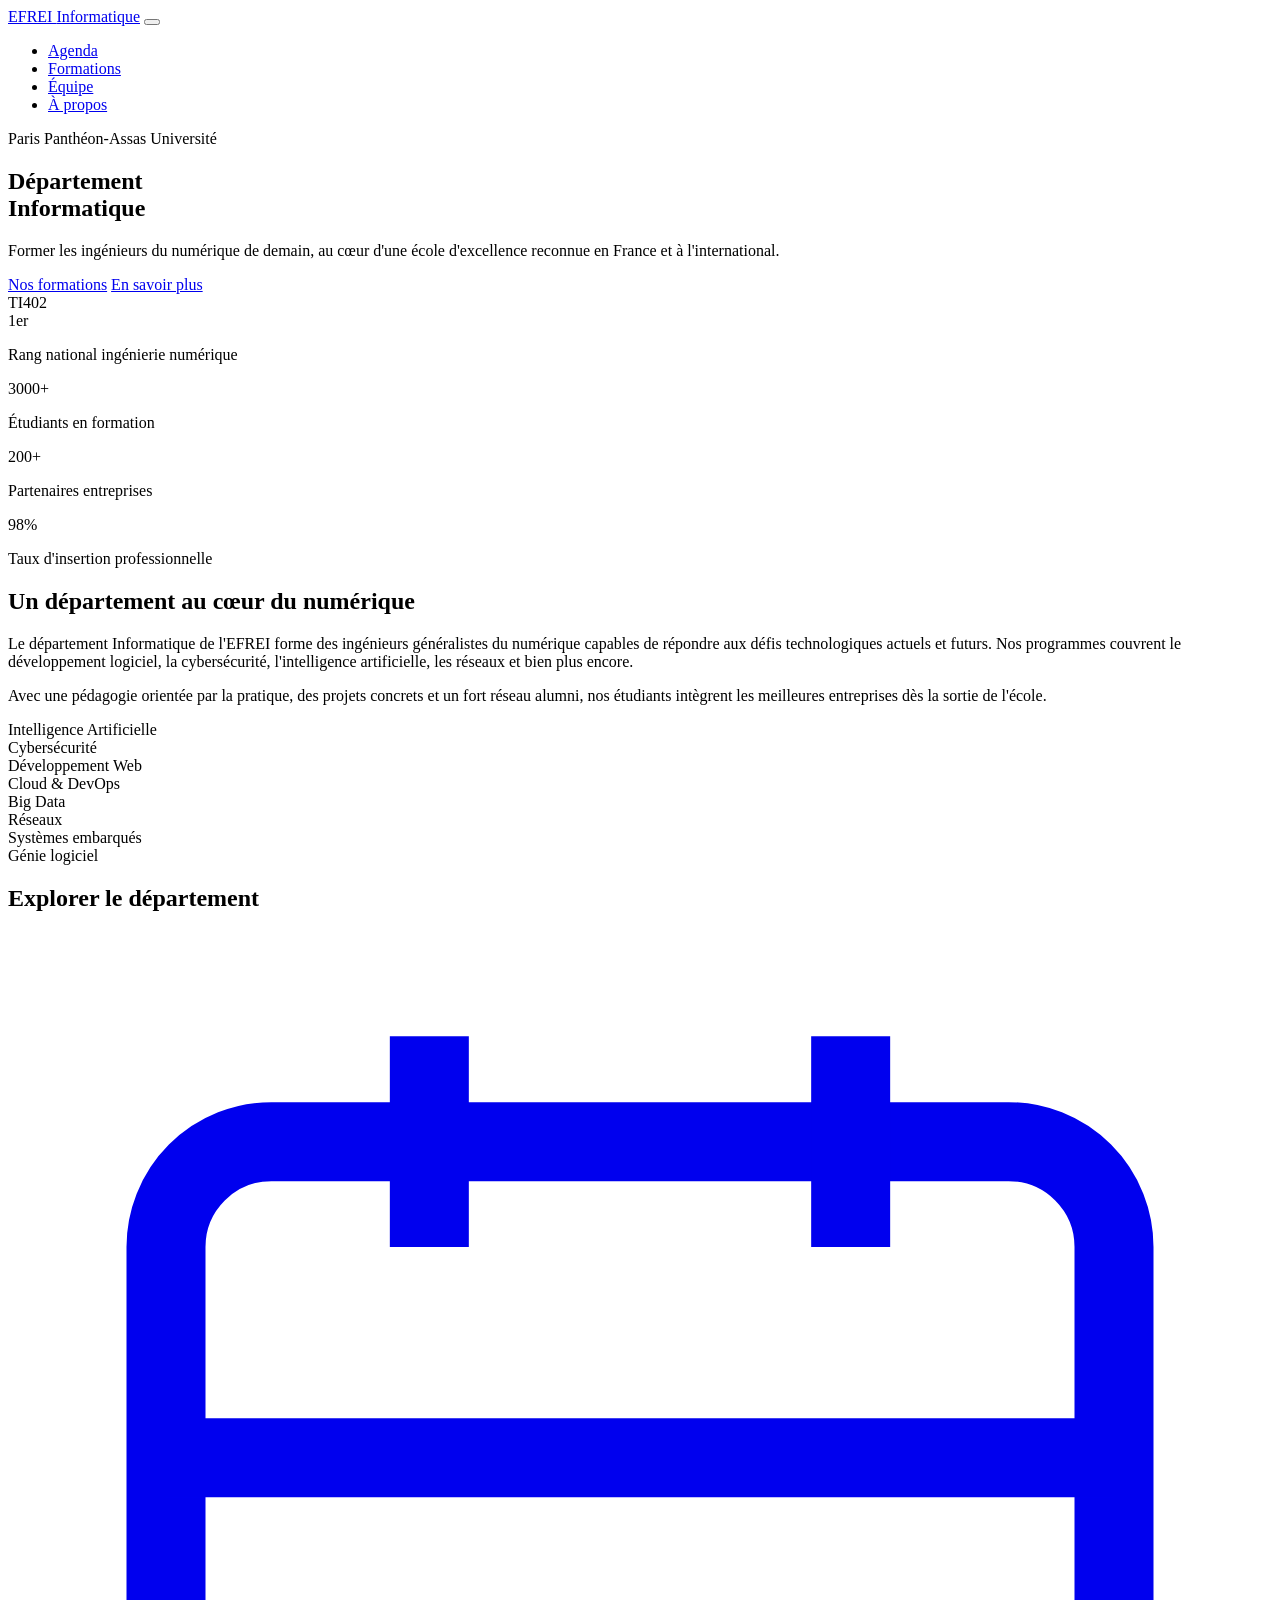
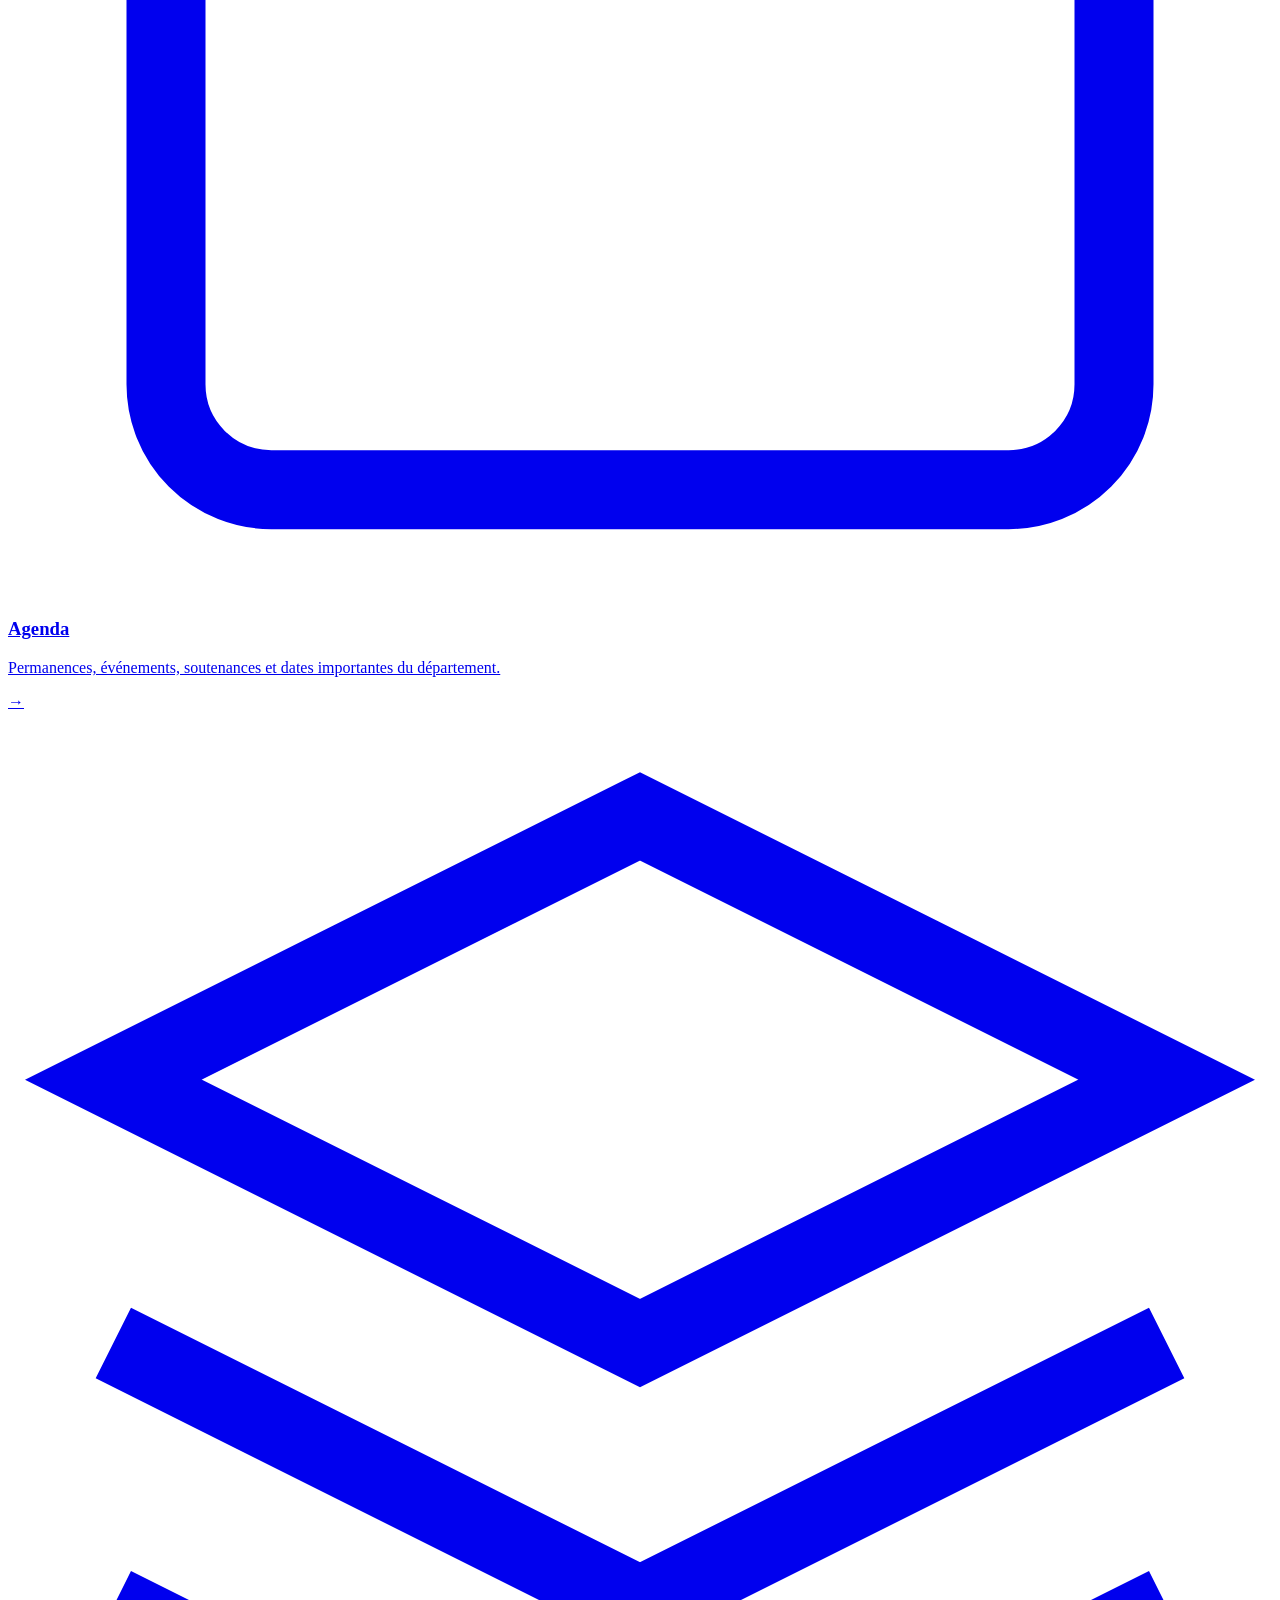
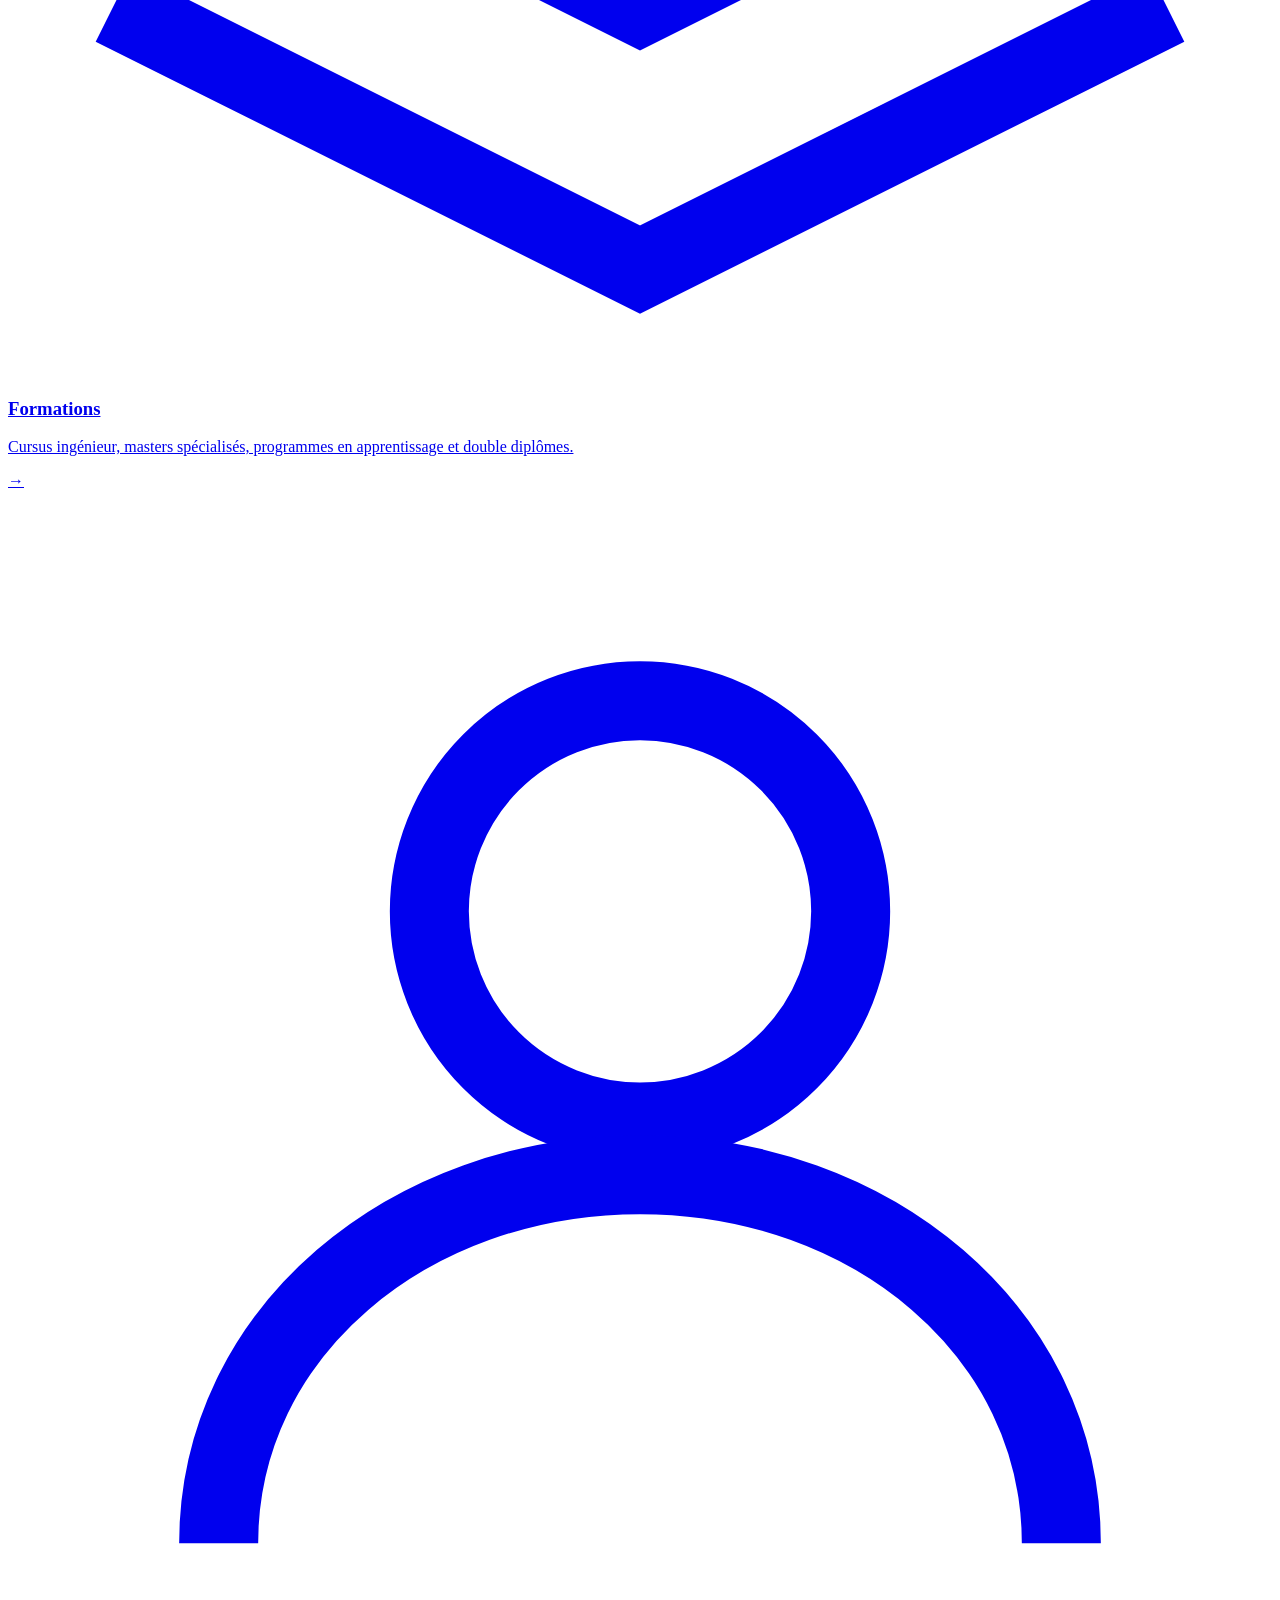
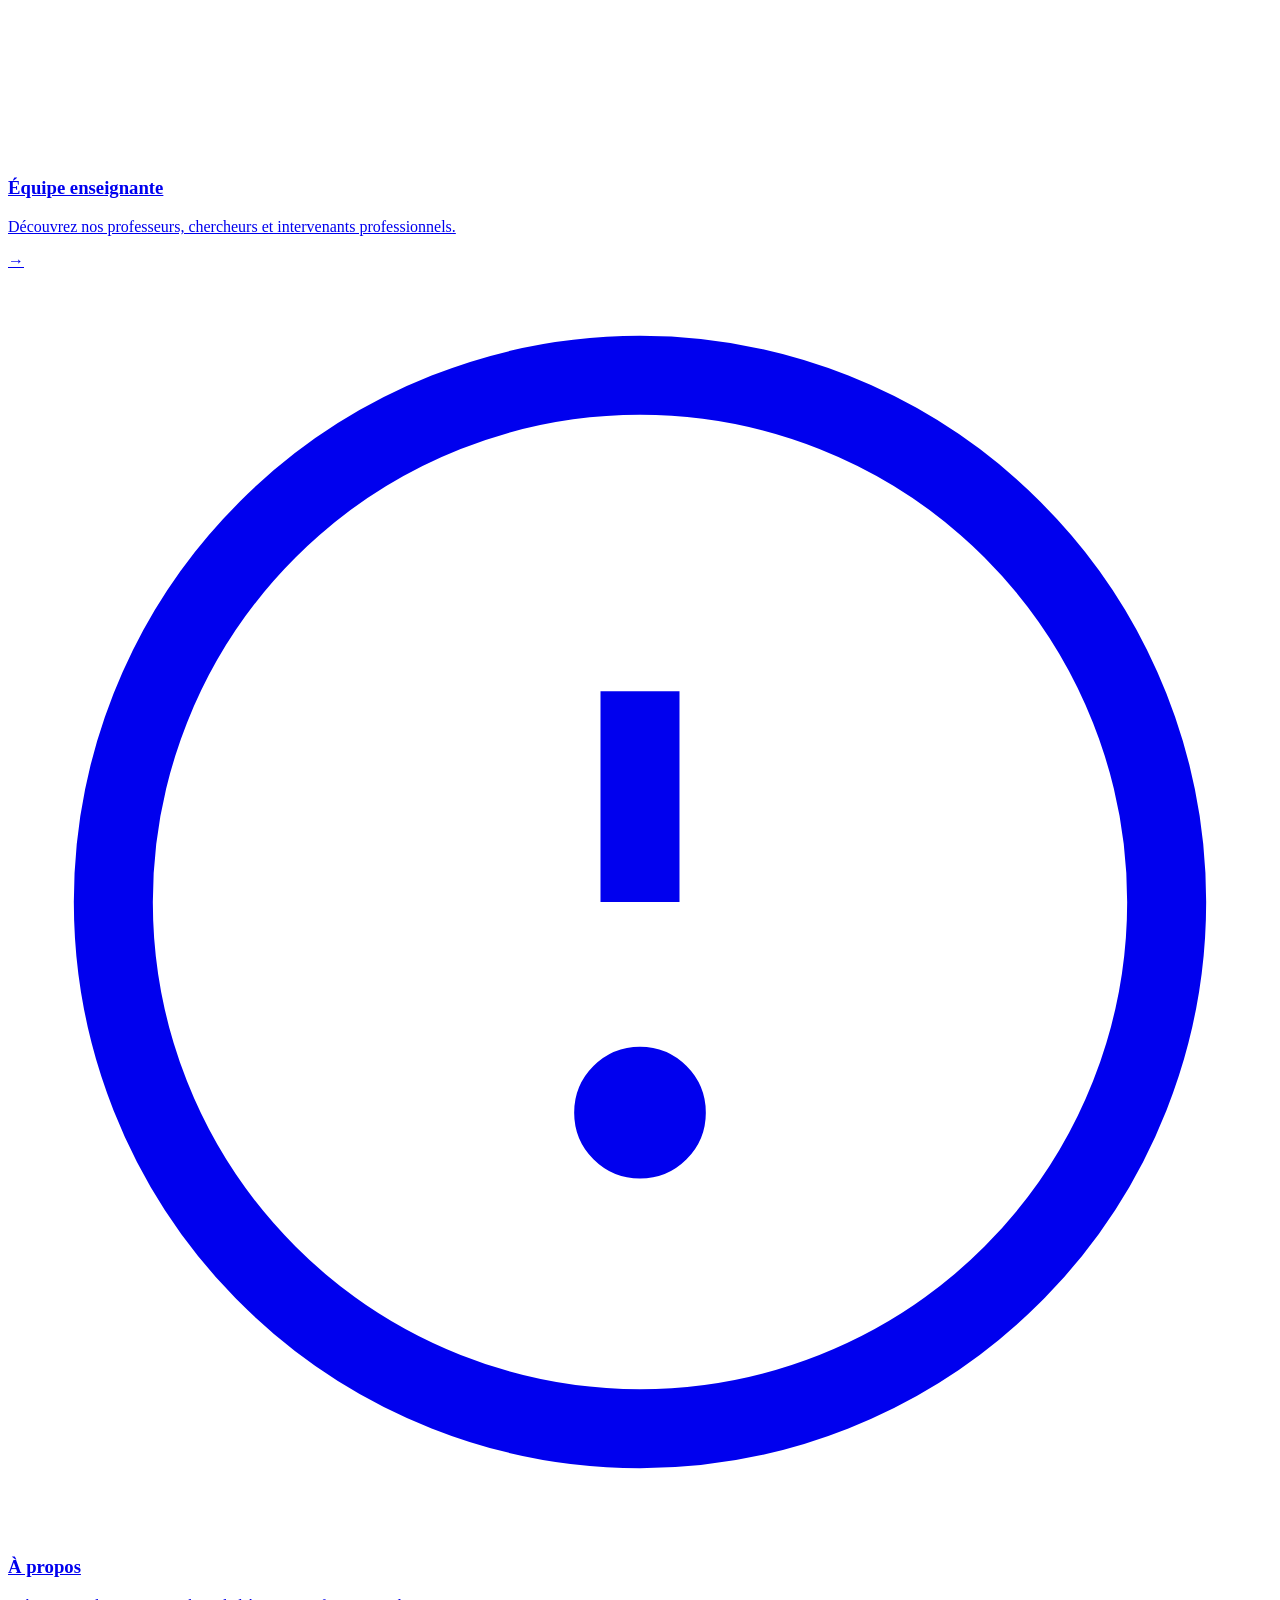
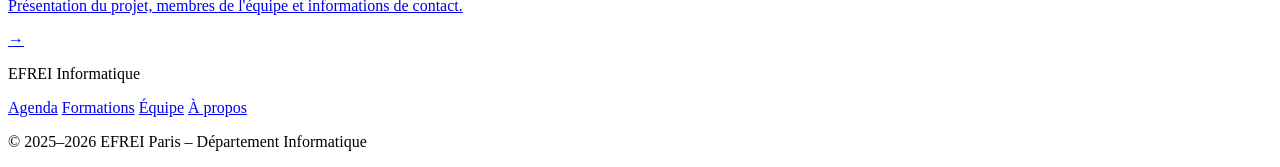
==== index.html @ 6ff8956a "ajout pages" ====
<!DOCTYPE html>
<html lang="fr">
<head>
    <meta charset="UTF-8">
    <meta name="viewport" content="width=device-width, initial-scale=1.0">
    <title>Département Informatique – EFREI Paris</title>
    <link rel="stylesheet" href="css/style.css">
</head>
<body>

    <header>
        <div class="header-inner">
            <a href="index.html" class="logo">EFREI <span>Informatique</span></a>
            <button class="menu-toggle" id="menuToggle" aria-label="Menu">
                <span></span><span></span><span></span>
            </button>
            <nav id="mainNav">
                <ul>
                    <li><a href="html/agenda.html">Agenda</a></li>
                    <li><a href="html/formations.html">Formations</a></li>
                    <li><a href="html/equipe.html">Équipe</a></li>
                    <li><a href="html/apropos.html">À propos</a></li>
                </ul>
            </nav>
        </div>
    </header>

    <section class="hero">
        <div class="hero-bg">
            <div class="hero-grid"></div>
        </div>
        <div class="hero-content">
            <p class="hero-eyebrow">Paris Panthéon-Assas Université</p>
            <h1>Département<br><span>Informatique</span></h1>
            <p class="hero-desc">Former les ingénieurs du numérique de demain, au cœur d'une école d'excellence reconnue en France et à l'international.</p>
            <div class="hero-cta">
                <a href="html/formations.html" class="btn btn-primary">Nos formations</a>
                <a href="html/apropos.html" class="btn btn-ghost">En savoir plus</a>
            </div>
        </div>
        <div class="hero-badge">
            <span>TI402</span>
        </div>
    </section>

    <section class="stats">
        <div class="stats-inner">
            <div class="stat">
                <span class="stat-num">1</span><span class="stat-suffix">er</span>
                <p>Rang national ingénierie numérique</p>
            </div>
            <div class="stat">
                <span class="stat-num">3000</span><span class="stat-suffix">+</span>
                <p>Étudiants en formation</p>
            </div>
            <div class="stat">
                <span class="stat-num">200</span><span class="stat-suffix">+</span>
                <p>Partenaires entreprises</p>
            </div>
            <div class="stat">
                <span class="stat-num">98</span><span class="stat-suffix">%</span>
                <p>Taux d'insertion professionnelle</p>
            </div>
        </div>
    </section>

    <section class="about-dept">
        <div class="about-inner">
            <div class="about-text">
                <h2>Un département au cœur du numérique</h2>
                <p>Le département Informatique de l'EFREI forme des ingénieurs généralistes du numérique capables de répondre aux défis technologiques actuels et futurs. Nos programmes couvrent le développement logiciel, la cybersécurité, l'intelligence artificielle, les réseaux et bien plus encore.</p>
                <p>Avec une pédagogie orientée par la pratique, des projets concrets et un fort réseau alumni, nos étudiants intègrent les meilleures entreprises dès la sortie de l'école.</p>
            </div>
            <div class="about-visual">
                <div class="visual-card">
                    <div class="vc-tag">Intelligence Artificielle</div>
                    <div class="vc-tag">Cybersécurité</div>
                    <div class="vc-tag">Développement Web</div>
                    <div class="vc-tag">Cloud & DevOps</div>
                    <div class="vc-tag">Big Data</div>
                    <div class="vc-tag">Réseaux</div>
                    <div class="vc-tag">Systèmes embarqués</div>
                    <div class="vc-tag">Génie logiciel</div>
                </div>
            </div>
        </div>
    </section>

    <section class="nav-cards">
        <div class="nav-cards-inner">
            <h2>Explorer le département</h2>
            <div class="cards-grid">

                <a href="html/agenda.html" class="card card--agenda">
                    <div class="card-icon">
                        <svg viewBox="0 0 24 24" fill="none" stroke="currentColor" stroke-width="1.5">
                            <rect x="3" y="4" width="18" height="18" rx="2"/><line x1="16" y1="2" x2="16" y2="6"/><line x1="8" y1="2" x2="8" y2="6"/><line x1="3" y1="10" x2="21" y2="10"/>
                        </svg>
                    </div>
                    <div class="card-body">
                        <h3>Agenda</h3>
                        <p>Permanences, événements, soutenances et dates importantes du département.</p>
                    </div>
                    <div class="card-arrow">→</div>
                </a>

                <a href="html/formations.html" class="card card--formations">
                    <div class="card-icon">
                        <svg viewBox="0 0 24 24" fill="none" stroke="currentColor" stroke-width="1.5">
                            <path d="M12 2L2 7l10 5 10-5-10-5z"/><path d="M2 17l10 5 10-5"/><path d="M2 12l10 5 10-5"/>
                        </svg>
                    </div>
                    <div class="card-body">
                        <h3>Formations</h3>
                        <p>Cursus ingénieur, masters spécialisés, programmes en apprentissage et double diplômes.</p>
                    </div>
                    <div class="card-arrow">→</div>
                </a>

                <a href="html/equipe.html" class="card card--equipe">
                    <div class="card-icon">
                        <svg viewBox="0 0 24 24" fill="none" stroke="currentColor" stroke-width="1.5">
                            <circle cx="12" cy="8" r="4"/><path d="M4 20c0-4 3.6-7 8-7s8 3 8 7"/>
                        </svg>
                    </div>
                    <div class="card-body">
                        <h3>Équipe enseignante</h3>
                        <p>Découvrez nos professeurs, chercheurs et intervenants professionnels.</p>
                    </div>
                    <div class="card-arrow">→</div>
                </a>

                <a href="html/apropos.html" class="card card--apropos">
                    <div class="card-icon">
                        <svg viewBox="0 0 24 24" fill="none" stroke="currentColor" stroke-width="1.5">
                            <circle cx="12" cy="12" r="10"/><line x1="12" y1="8" x2="12" y2="12"/><circle cx="12" cy="16" r="0.5" fill="currentColor"/>
                        </svg>
                    </div>
                    <div class="card-body">
                        <h3>À propos</h3>
                        <p>Présentation du projet, membres de l'équipe et informations de contact.</p>
                    </div>
                    <div class="card-arrow">→</div>
                </a>

            </div>
        </div>
    </section>


    <footer>
        <div class="footer-inner">
            <p class="footer-logo">EFREI <span>Informatique</span></p>
            <nav class="footer-nav">
                <a href="html/agenda.html">Agenda</a>
                <a href="html/formations.html">Formations</a>
                <a href="html/equipe.html">Équipe</a>
                <a href="html/apropos.html">À propos</a>
            </nav>
            <p class="footer-copy">© 2025–2026 EFREI Paris – Département Informatique</p>
        </div>
    </footer>

    <script src="js/main.js"></script>
</body>
</html>
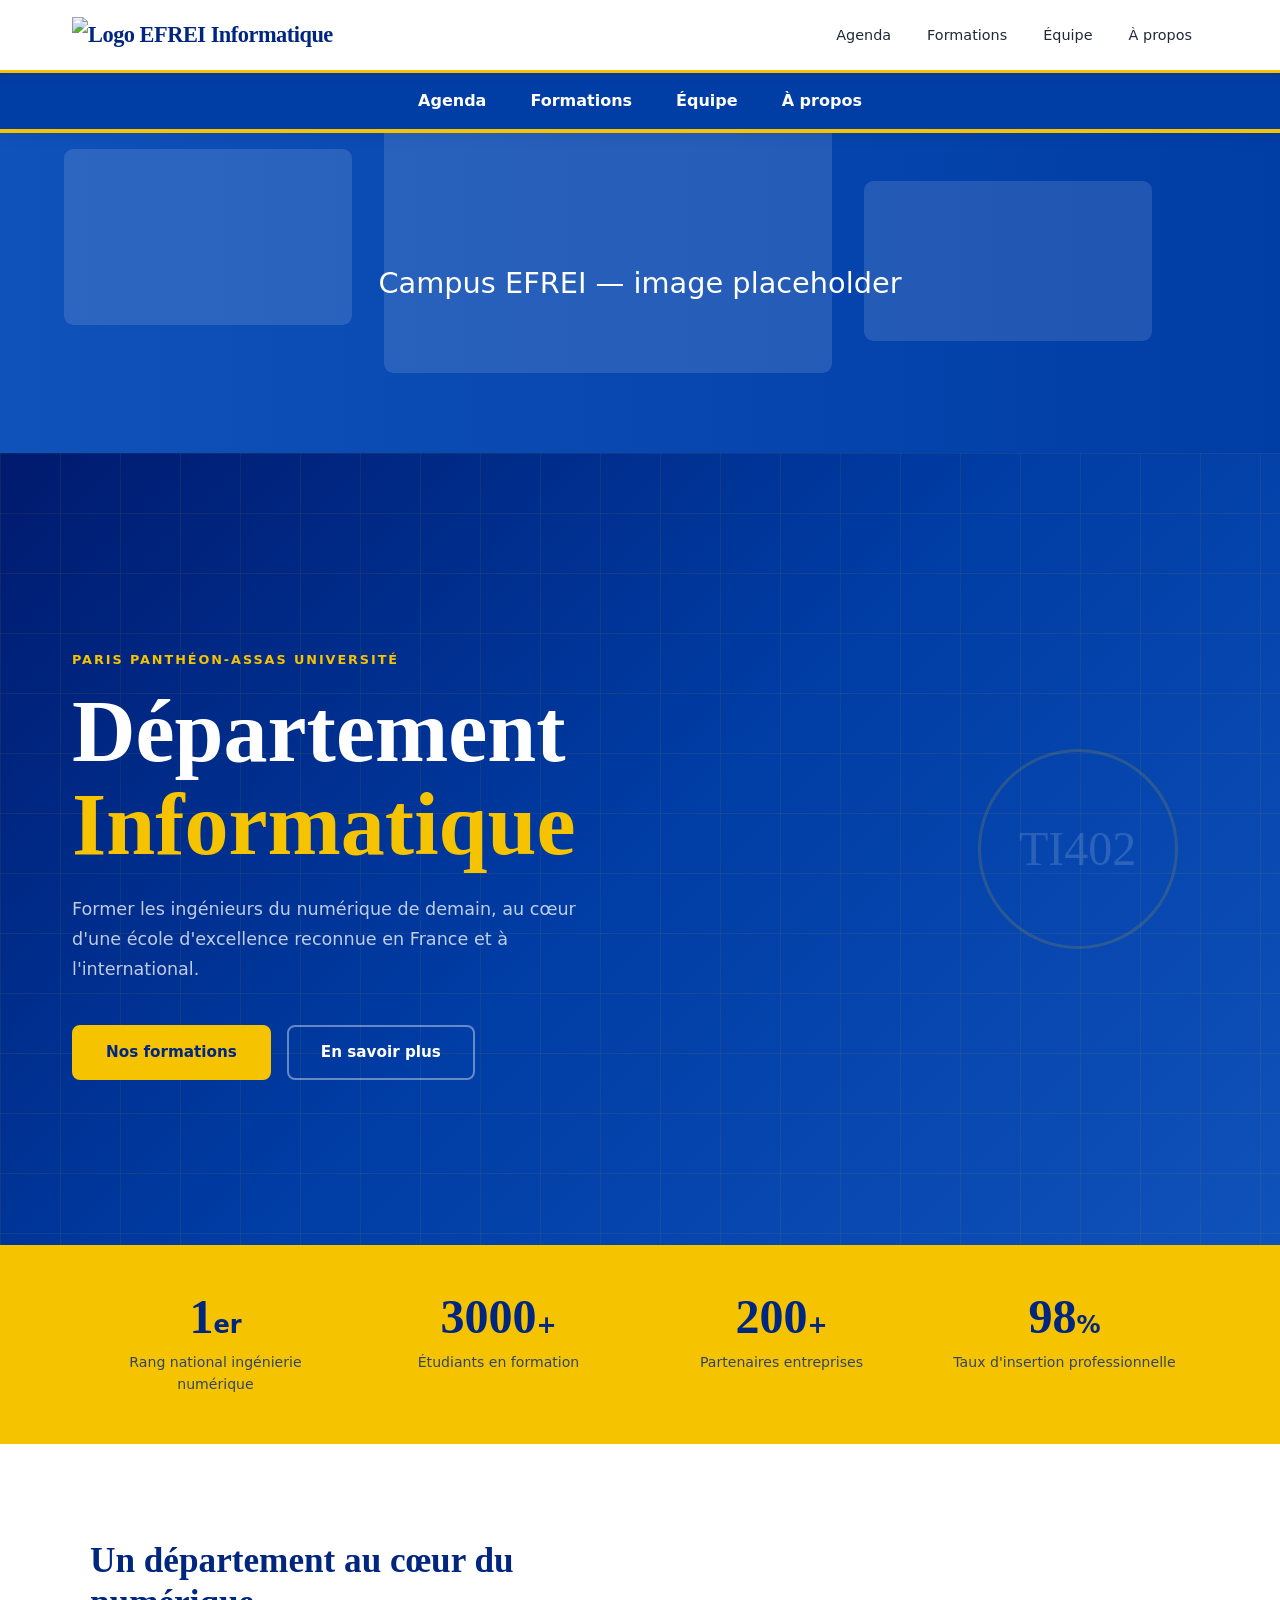
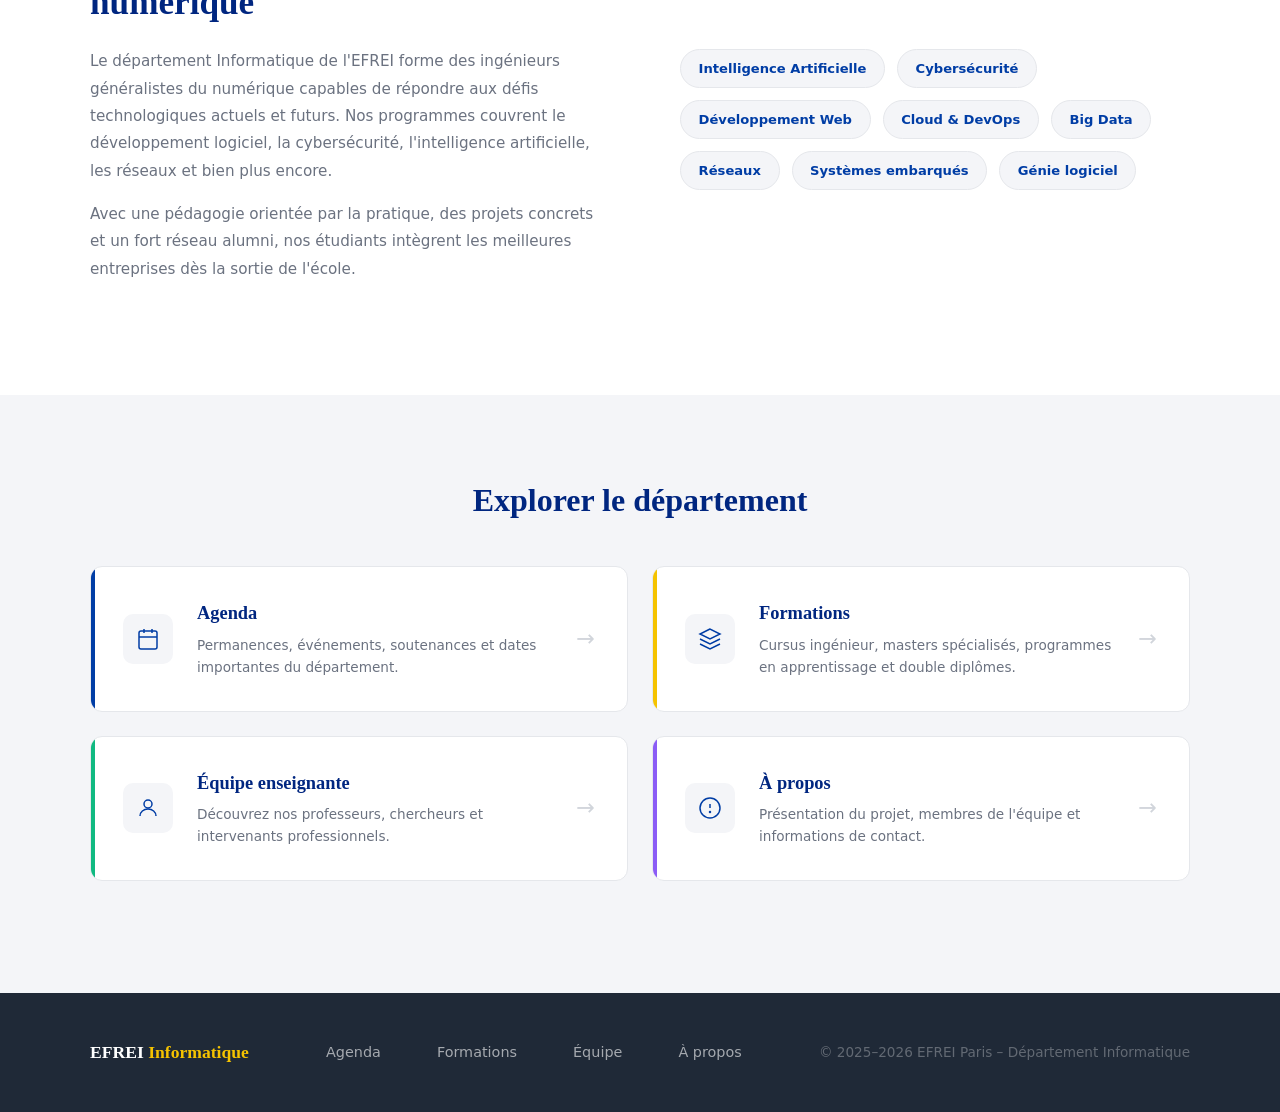
==== commit d410edfe: "V2" ====
--- a/index.html
+++ b/index.html
@@ -4,13 +4,15 @@
     <meta charset="UTF-8">
     <meta name="viewport" content="width=device-width, initial-scale=1.0">
     <title>Département Informatique – EFREI Paris</title>
-    <link rel="stylesheet" href="css/style.css">
+    <link rel="stylesheet" href="style.css">
 </head>
 <body>
 
     <header>
         <div class="header-inner">
-            <a href="index.html" class="logo">EFREI <span>Informatique</span></a>
+            <a href="index.html" class="logo" aria-label="Accueil">
+                <img src="img/logo.svg" alt="Logo EFREI Informatique" class="site-logo">
+            </a>
             <button class="menu-toggle" id="menuToggle" aria-label="Menu">
                 <span></span><span></span><span></span>
             </button>
@@ -24,6 +26,20 @@
             </nav>
         </div>
     </header>
+
+    <div class="subnav" role="navigation" aria-label="Sous pages">
+        <div class="subnav-inner">
+            <a href="html/agenda.html">Agenda</a>
+            <a href="html/formations.html">Formations</a>
+            <a href="html/equipe.html">Équipe</a>
+            <a href="html/apropos.html">À propos</a>
+        </div>
+    </div>
+
+    <!-- Bannière photo campus (placeholder) -->
+    <div class="campus-banner" aria-hidden="false">
+        <img src="img/campus-placeholder.svg" alt="Photo du campus EFREI (placeholder)" />
+    </div>
 
     <section class="hero">
         <div class="hero-bg">
@@ -161,6 +177,6 @@
         </div>
     </footer>
 
-    <script src="js/main.js"></script>
+    <script src="main.js"></script>
 </body>
 </html>
--- a/style.css
+++ b/style.css
@@ -0,0 +1,503 @@
+*, *::before, *::after { box-sizing: border-box; margin: 0; padding: 0; }
+
+:root {
+    --blue:      #003DA5;
+    --blue-dark: #002680;
+    --blue-mid:  #1a56db;
+    --yellow:    #F5C300;
+    --white:     #ffffff;
+    --off-white: #f4f5f8;
+    --gray:      #6b7280;
+    --gray-dark: #1f2937;
+    --text:      #111827;
+    --radius:    12px;
+    --shadow:    0 4px 24px rgba(0,0,0,.10);
+    --trans:     .25s ease;
+    --font-head: 'Georgia', serif;
+    --font-body: 'Segoe UI', system-ui, sans-serif;
+}
+
+html { scroll-behavior: smooth; }
+
+body {
+    font-family: var(--font-body);
+    color: var(--text);
+    background: var(--white);
+    line-height: 1.6;
+}
+
+a { text-decoration: none; color: inherit; }
+ul { list-style: none; }
+img { display: block; max-width: 100%; }
+
+header {
+    position: sticky;
+    top: 0;
+    z-index: 100;
+    background: rgba(255,255,255,.95);
+    backdrop-filter: blur(8px);
+    border-bottom: 3px solid var(--yellow);
+    box-shadow: 0 2px 12px rgba(0,0,0,.08);
+}
+
+/* Barre horizontale sous l'en-tête (sous-pages) */
+.subnav {
+    background: var(--blue);
+    color: var(--white);
+    border-bottom: 4px solid var(--yellow);
+}
+.subnav-inner {
+    max-width: 1200px;
+    margin: 0 auto;
+    padding: .45rem 2rem;
+    display: flex;
+    gap: 1.25rem;
+    align-items: center;
+    justify-content: center;
+}
+.subnav-inner a {
+    color: var(--white);
+    font-weight: 600;
+    padding: .5rem 0.75rem;
+    border-radius: 6px;
+    transition: background var(--trans), color var(--trans);
+}
+.subnav-inner a:hover, .subnav-inner a.active {
+    background: rgba(255,255,255,.08);
+    color: var(--yellow);
+}
+
+.header-inner {
+    max-width: 1200px;
+    margin: 0 auto;
+    padding: 0 2rem;
+    height: 70px;
+    display: flex;
+    align-items: center;
+    justify-content: space-between;
+    gap: 2rem;
+}
+
+.logo {
+    font-family: var(--font-head);
+    font-size: 1.4rem;
+    font-weight: 700;
+    color: var(--blue-dark);
+    letter-spacing: -.5px;
+}
+.logo span { color: var(--yellow); }
+
+.site-logo { height: 36px; width: auto; display: block; }
+
+/* accessible focus ring for links and buttons */
+a:focus, button:focus {
+    outline: 3px solid rgba(21,101,192,.2);
+    outline-offset: 2px;
+}
+
+.menu-toggle[aria-expanded="true"] span:nth-child(1) { transform: translateY(6px) rotate(45deg); }
+.menu-toggle[aria-expanded="true"] span:nth-child(2) { opacity: 0; }
+.menu-toggle[aria-expanded="true"] span:nth-child(3) { transform: translateY(-6px) rotate(-45deg); }
+
+/* Make subnav sticky below header (Option B) */
+.subnav {
+    position: sticky;
+    top: 70px; /* header height */
+    z-index: 99;
+    box-shadow: 0 4px 14px rgba(0,0,0,.06);
+}
+
+/* Campus banner between nav and hero */
+.campus-banner {
+    width: 100%;
+    display: block;
+    overflow: hidden;
+}
+.campus-banner img {
+    width: 100%;
+    height: 320px;
+    object-fit: cover;
+    display: block;
+}
+
+@media (max-width: 900px) {
+    .campus-banner img { height: 180px; }
+}
+
+nav ul {
+    display: flex;
+    gap: .25rem;
+}
+
+nav a {
+    padding: .5rem 1rem;
+    border-radius: 6px;
+    font-size: .9rem;
+    font-weight: 500;
+    color: var(--gray-dark);
+    transition: background var(--trans), color var(--trans);
+}
+nav a:hover, nav a.active {
+    background: var(--blue);
+    color: var(--white);
+}
+
+.menu-toggle {
+    display: none;
+    flex-direction: column;
+    gap: 5px;
+    background: none;
+    border: none;
+    cursor: pointer;
+    padding: 4px;
+}
+.menu-toggle span {
+    display: block;
+    width: 24px;
+    height: 2px;
+    background: var(--blue-dark);
+    border-radius: 2px;
+    transition: var(--trans);
+}
+
+/* --- HERO --- */
+.hero {
+    position: relative;
+    min-height: 88vh;
+    display: flex;
+    align-items: center;
+    background: var(--blue-dark);
+    overflow: hidden;
+    padding: 6rem 2rem 4rem;
+}
+
+.hero-bg {
+    position: absolute;
+    inset: 0;
+    background: linear-gradient(135deg, #001a6e 0%, #003DA5 50%, #0f52ba 100%);
+}
+
+.hero-grid {
+    position: absolute;
+    inset: 0;
+    background-image:
+        linear-gradient(rgba(245,195,0,.07) 1px, transparent 1px),
+        linear-gradient(90deg, rgba(245,195,0,.07) 1px, transparent 1px);
+    background-size: 60px 60px;
+}
+
+.hero-content {
+    position: relative;
+    z-index: 2;
+    max-width: 700px;
+    margin: 0 auto 0 calc(50vw - 600px);
+    animation: fadeUp .8s ease both;
+}
+
+.hero-eyebrow {
+    text-transform: uppercase;
+    letter-spacing: .15em;
+    font-size: .8rem;
+    color: var(--yellow);
+    margin-bottom: 1rem;
+    font-weight: 600;
+}
+
+.hero h1 {
+    font-family: var(--font-head);
+    font-size: clamp(2.8rem, 7vw, 5.5rem);
+    line-height: 1.05;
+    color: var(--white);
+    margin-bottom: 1.5rem;
+}
+.hero h1 span { color: var(--yellow); }
+
+.hero-desc {
+    font-size: 1.1rem;
+    color: rgba(255,255,255,.75);
+    max-width: 520px;
+    margin-bottom: 2.5rem;
+    line-height: 1.7;
+}
+
+.hero-cta { display: flex; gap: 1rem; flex-wrap: wrap; }
+
+.btn {
+    display: inline-block;
+    padding: .85rem 2rem;
+    border-radius: 8px;
+    font-weight: 600;
+    font-size: .95rem;
+    transition: transform var(--trans), box-shadow var(--trans), background var(--trans);
+    cursor: pointer;
+    border: 2px solid transparent;
+}
+.btn:hover { transform: translateY(-2px); box-shadow: 0 8px 20px rgba(0,0,0,.2); }
+
+.btn-primary {
+    background: var(--yellow);
+    color: var(--blue-dark);
+    border-color: var(--yellow);
+}
+.btn-primary:hover { background: #f0b800; }
+
+.btn-ghost {
+    background: transparent;
+    color: var(--white);
+    border-color: rgba(255,255,255,.4);
+}
+.btn-ghost:hover { background: rgba(255,255,255,.1); border-color: var(--white); }
+
+.hero-badge {
+    position: absolute;
+    right: 8%;
+    top: 50%;
+    transform: translateY(-50%);
+    width: 200px;
+    height: 200px;
+    border-radius: 50%;
+    border: 3px solid var(--yellow);
+    display: flex;
+    align-items: center;
+    justify-content: center;
+    opacity: .15;
+    font-family: var(--font-head);
+    font-size: 3rem;
+    color: var(--white);
+    animation: spin 40s linear infinite;
+}
+
+@keyframes spin { to { transform: translateY(-50%) rotate(360deg); } }
+
+.stats {
+    background: var(--yellow);
+    padding: 3rem 2rem;
+}
+
+.stats-inner {
+    max-width: 1100px;
+    margin: 0 auto;
+    display: grid;
+    grid-template-columns: repeat(4, 1fr);
+    gap: 2rem;
+    text-align: center;
+}
+
+.stat-num {
+    font-family: var(--font-head);
+    font-size: 3rem;
+    font-weight: 700;
+    color: var(--blue-dark);
+    line-height: 1;
+}
+.stat-suffix {
+    font-size: 1.5rem;
+    font-weight: 700;
+    color: var(--blue-dark);
+}
+.stat p {
+    margin-top: .4rem;
+    font-size: .88rem;
+    color: var(--blue-dark);
+    font-weight: 500;
+    opacity: .8;
+}
+
+.about-dept {
+    padding: 6rem 2rem;
+    background: var(--white);
+}
+
+.about-inner {
+    max-width: 1100px;
+    margin: 0 auto;
+    display: grid;
+    grid-template-columns: 1fr 1fr;
+    gap: 5rem;
+    align-items: center;
+}
+
+.about-text h2 {
+    font-family: var(--font-head);
+    font-size: 2.2rem;
+    color: var(--blue-dark);
+    margin-bottom: 1.5rem;
+    line-height: 1.2;
+}
+.about-text p {
+    color: var(--gray);
+    margin-bottom: 1rem;
+    line-height: 1.8;
+    font-size: .95rem;
+}
+
+.visual-card {
+    display: flex;
+    flex-wrap: wrap;
+    gap: .75rem;
+}
+
+.vc-tag {
+    background: var(--off-white);
+    border: 1px solid #e5e7eb;
+    color: var(--blue);
+    font-size: .82rem;
+    font-weight: 600;
+    padding: .5rem 1.1rem;
+    border-radius: 100px;
+    transition: background var(--trans), color var(--trans);
+}
+.vc-tag:hover { background: var(--blue); color: var(--white); cursor: default; }
+
+
+.nav-cards {
+    padding: 5rem 2rem 7rem;
+    background: var(--off-white);
+}
+
+.nav-cards-inner {
+    max-width: 1100px;
+    margin: 0 auto;
+}
+
+.nav-cards-inner h2 {
+    font-family: var(--font-head);
+    font-size: 2rem;
+    color: var(--blue-dark);
+    margin-bottom: 2.5rem;
+    text-align: center;
+}
+
+.cards-grid {
+    display: grid;
+    grid-template-columns: repeat(2, 1fr);
+    gap: 1.5rem;
+}
+
+.card {
+    display: grid;
+    grid-template-columns: auto 1fr auto;
+    align-items: center;
+    gap: 1.5rem;
+    background: var(--white);
+    border: 1px solid #e5e7eb;
+    border-radius: var(--radius);
+    padding: 2rem;
+    transition: transform var(--trans), box-shadow var(--trans), border-color var(--trans);
+    position: relative;
+    overflow: hidden;
+}
+.card::before {
+    content: '';
+    position: absolute;
+    left: 0; top: 0; bottom: 0;
+    width: 4px;
+    background: var(--blue);
+    border-radius: 4px 0 0 4px;
+    transition: width var(--trans);
+}
+.card:hover { transform: translateY(-4px); box-shadow: var(--shadow); border-color: var(--blue-mid); }
+.card:hover::before { width: 6px; }
+
+.card--formations::before { background: var(--yellow); }
+.card--equipe::before { background: #10b981; }
+.card--apropos::before { background: #8b5cf6; }
+
+.card-icon {
+    width: 50px;
+    height: 50px;
+    background: var(--off-white);
+    border-radius: 10px;
+    display: flex;
+    align-items: center;
+    justify-content: center;
+    flex-shrink: 0;
+    color: var(--blue);
+    transition: background var(--trans);
+}
+.card-icon svg { width: 24px; height: 24px; }
+.card:hover .card-icon { background: var(--blue); color: var(--white); }
+
+.card-body h3 {
+    font-family: var(--font-head);
+    font-size: 1.15rem;
+    color: var(--blue-dark);
+    margin-bottom: .4rem;
+}
+.card-body p {
+    font-size: .85rem;
+    color: var(--gray);
+    line-height: 1.6;
+}
+
+.card-arrow {
+    font-size: 1.4rem;
+    color: #d1d5db;
+    transition: color var(--trans), transform var(--trans);
+}
+.card:hover .card-arrow { color: var(--blue); transform: translateX(4px); }
+
+footer {
+    background: var(--gray-dark);
+    padding: 2.5rem 2rem;
+    color: rgba(255,255,255,.6);
+    font-size: .85rem;
+}
+
+.footer-inner {
+    max-width: 1100px;
+    margin: 0 auto;
+    display: flex;
+    align-items: center;
+    justify-content: space-between;
+    flex-wrap: wrap;
+    gap: 1rem;
+}
+
+.footer-logo {
+    font-family: var(--font-head);
+    font-size: 1.1rem;
+    color: var(--white);
+    font-weight: 700;
+}
+.footer-logo span { color: var(--yellow); }
+
+.footer-nav { display: flex; gap: 1.5rem; }
+.footer-nav a { color: rgba(255,255,255,.6); transition: color var(--trans); }
+.footer-nav a:hover { color: var(--white); }
+
+.footer-copy { color: rgba(255,255,255,.3); }
+
+@keyframes fadeUp {
+    from { opacity: 0; transform: translateY(30px); }
+    to   { opacity: 1; transform: translateY(0); }
+}
+
+@media (max-width: 900px) {
+    .stats-inner { grid-template-columns: repeat(2, 1fr); }
+    .about-inner { grid-template-columns: 1fr; gap: 3rem; }
+    .cards-grid { grid-template-columns: 1fr; }
+    .hero-badge { display: none; }
+    .hero-content { margin: 0 auto; }
+}
+
+@media (max-width: 640px) {
+    .menu-toggle { display: flex; }
+    nav#mainNav {
+        display: none;
+        position: absolute;
+        top: 70px;
+        left: 0; right: 0;
+        background: var(--white);
+        border-bottom: 2px solid var(--yellow);
+        padding: 1rem 2rem 1.5rem;
+        box-shadow: 0 8px 20px rgba(0,0,0,.1);
+    }
+    nav#mainNav.open { display: block; }
+    nav ul { flex-direction: column; gap: .25rem; }
+    nav a { display: block; }
+    .stats-inner { grid-template-columns: repeat(2, 1fr); gap: 1.5rem; }
+    .footer-inner { flex-direction: column; text-align: center; }
+    .footer-nav { flex-wrap: wrap; justify-content: center; }
+    .hero { min-height: 70vh; }
+}
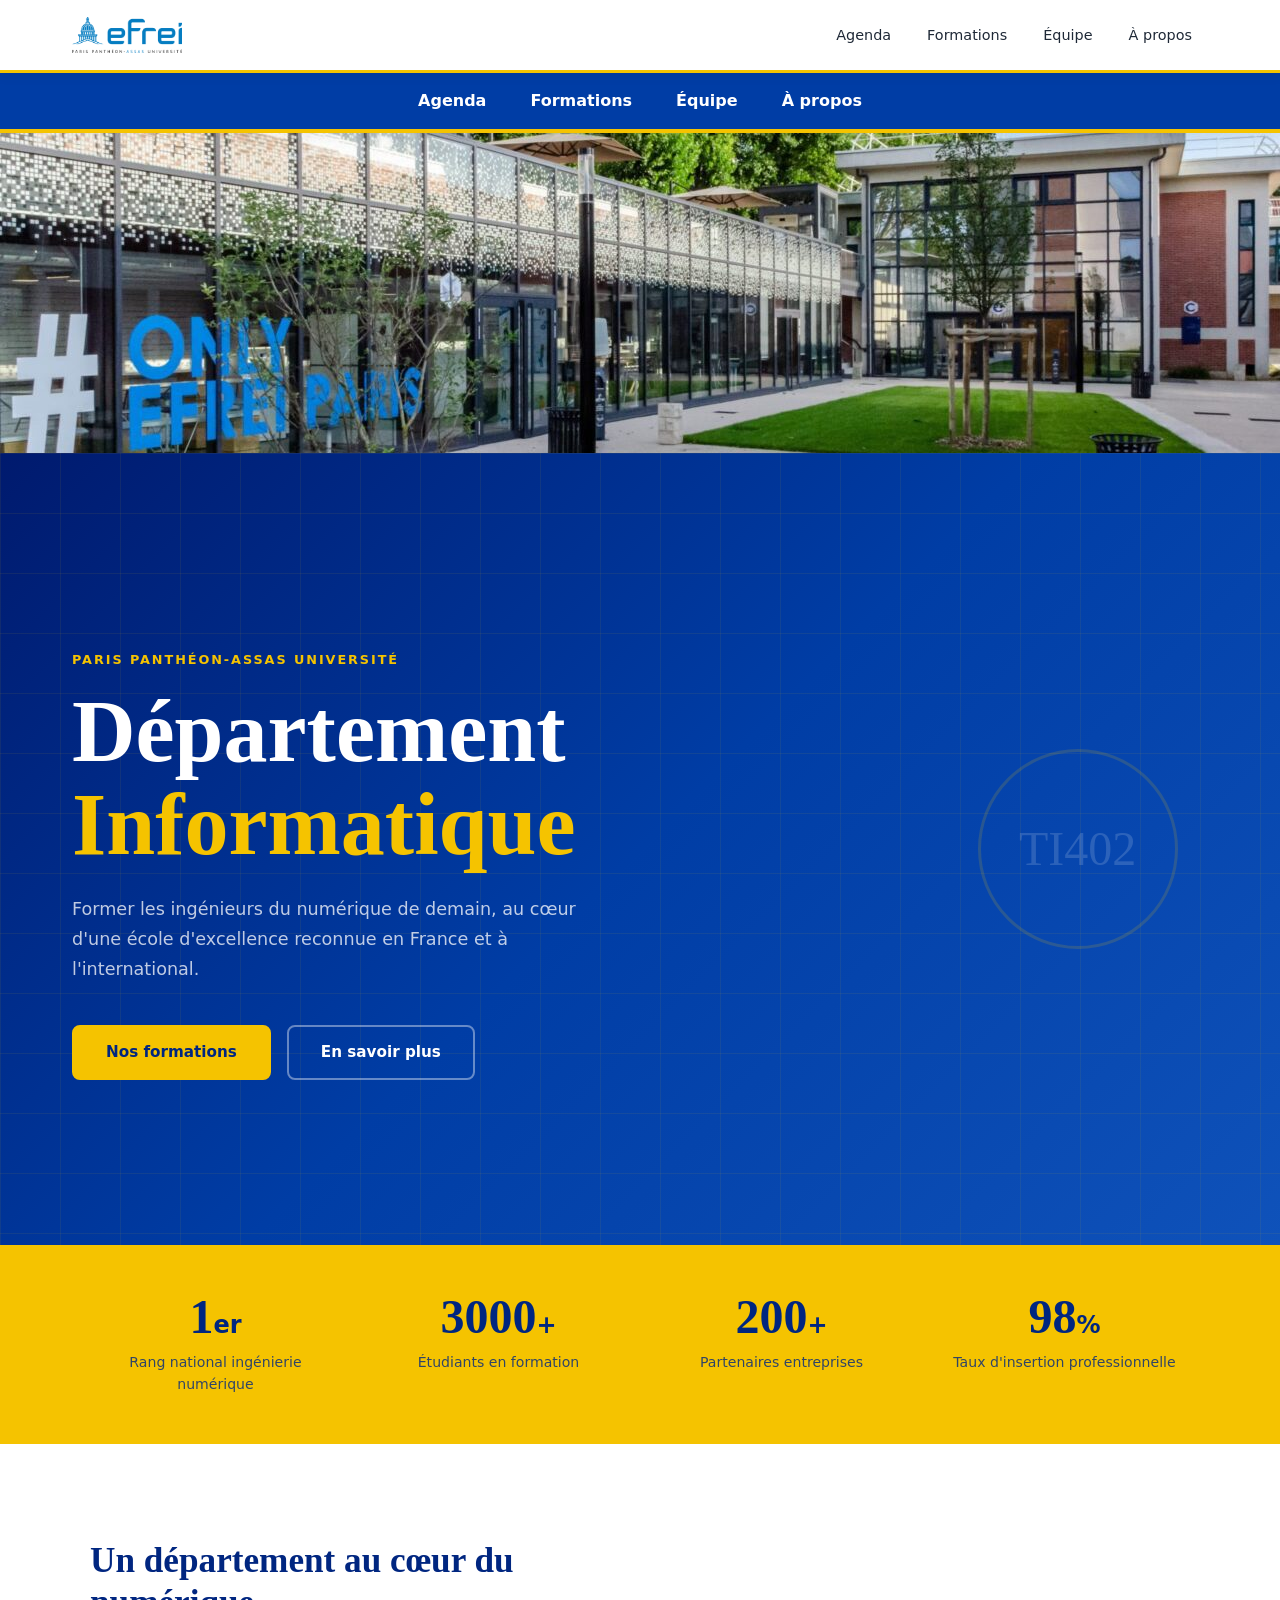
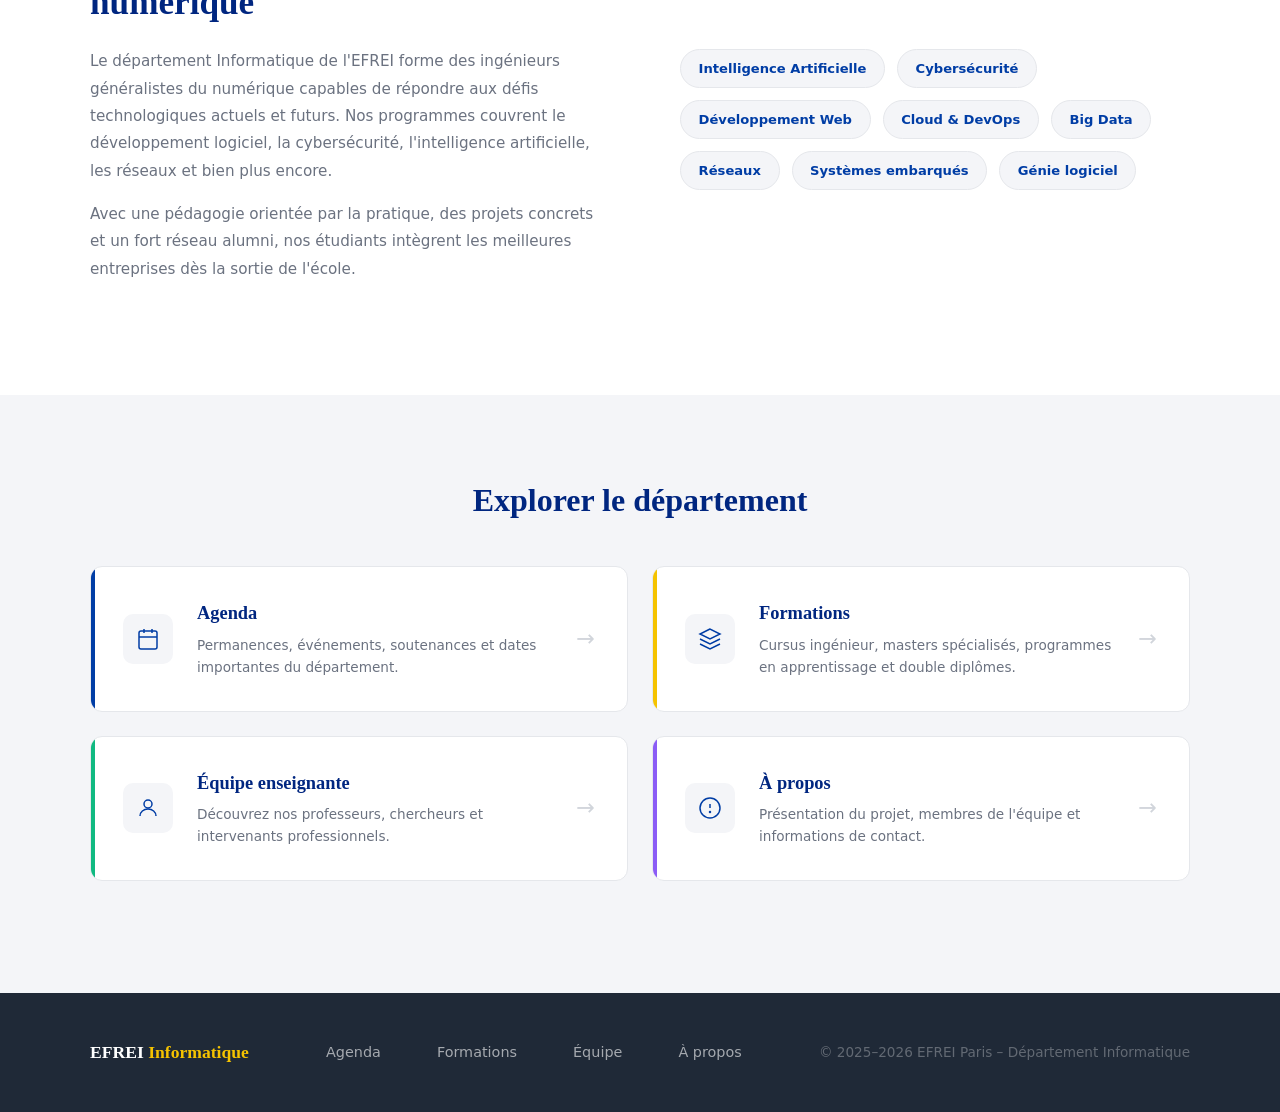
==== commit 77a96a92: "aaaaa" ====
--- a/index.html
+++ b/index.html
@@ -11,7 +11,7 @@
     <header>
         <div class="header-inner">
             <a href="index.html" class="logo" aria-label="Accueil">
-                <img src="img/logo.svg" alt="Logo EFREI Informatique" class="site-logo">
+                <img src="img/Logo_Efrei_2022.svg.png" alt="Logo EFREI 2022" class="site-logo">
             </a>
             <button class="menu-toggle" id="menuToggle" aria-label="Menu">
                 <span></span><span></span><span></span>
@@ -36,9 +36,9 @@
         </div>
     </div>
 
-    <!-- Bannière photo campus (placeholder) -->
+    <!-- Bannière image pour le header -->
     <div class="campus-banner" aria-hidden="false">
-        <img src="img/campus-placeholder.svg" alt="Photo du campus EFREI (placeholder)" />
+        <img src="img/ecole-ingenieur-generaliste-paris-efrei-scaled-1-1280x720.jpg" alt="École ingénieur généraliste EFREI" />
     </div>
 
     <section class="hero">
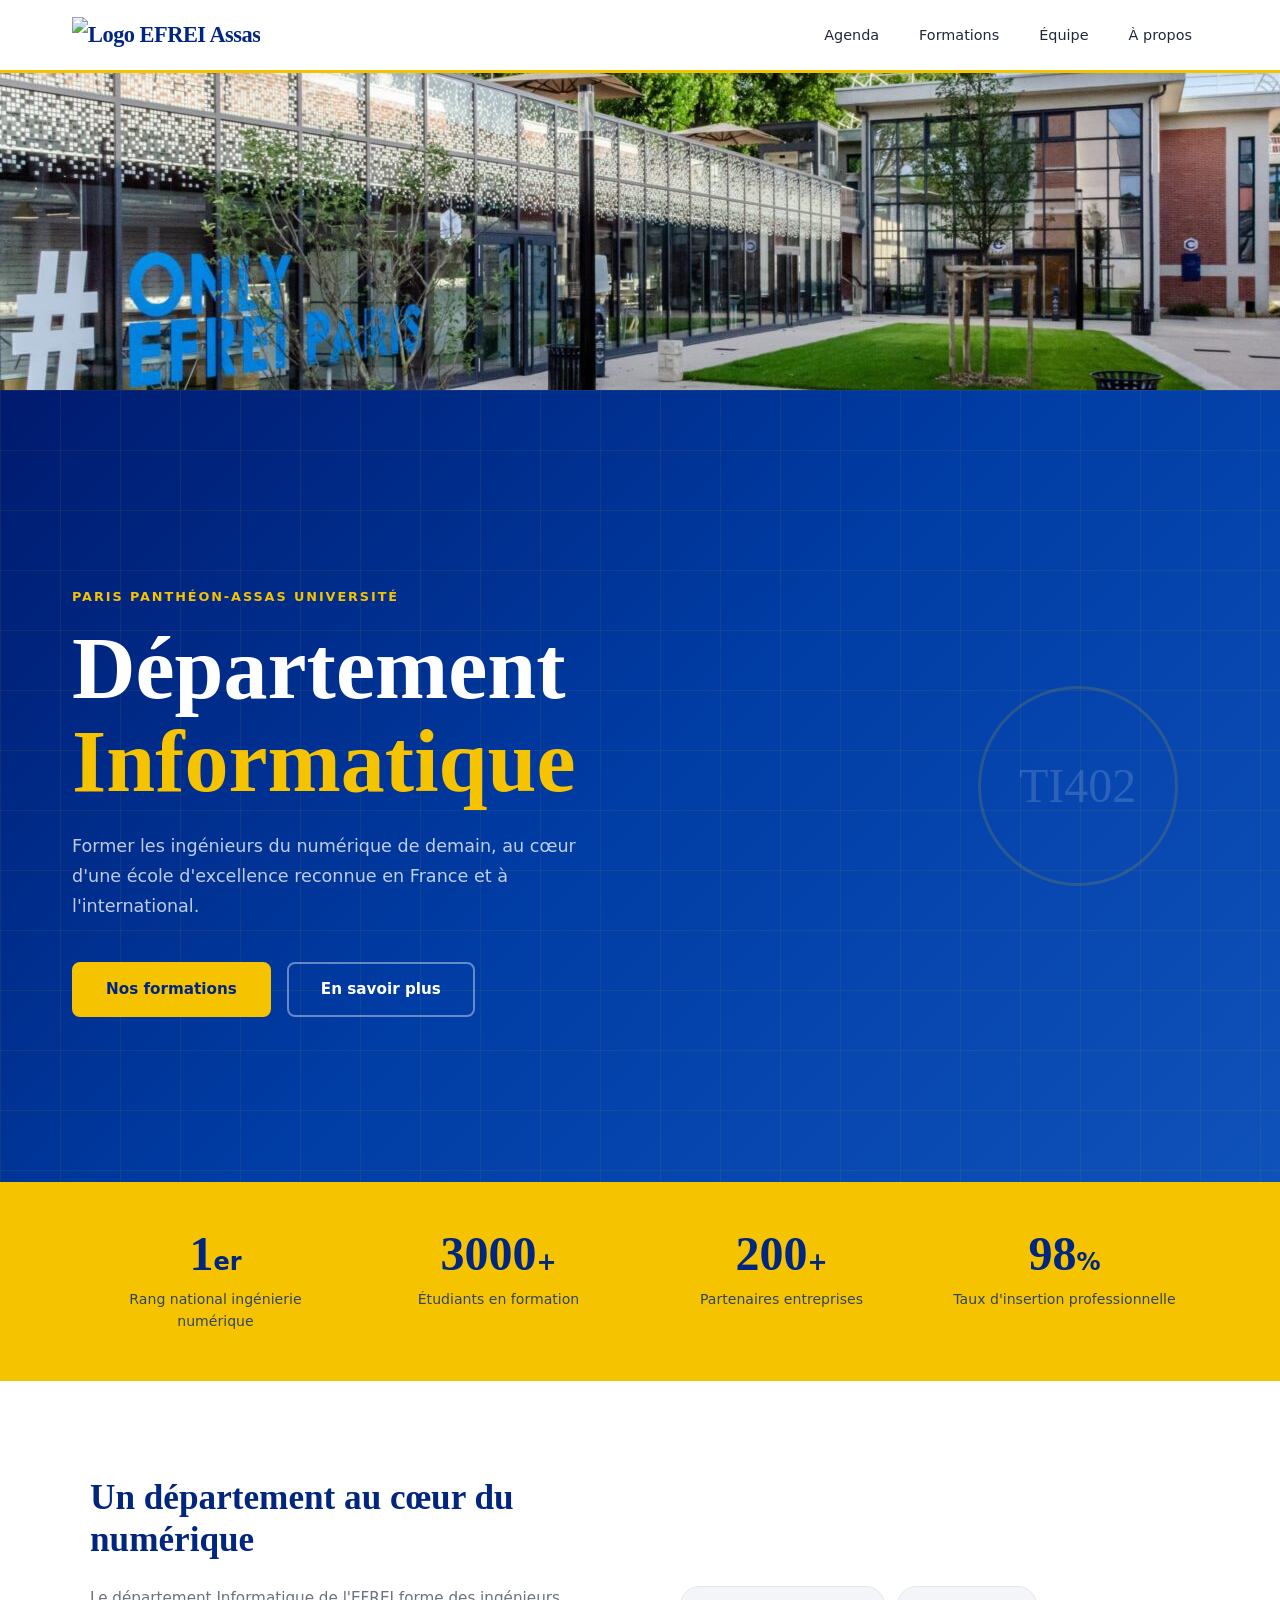
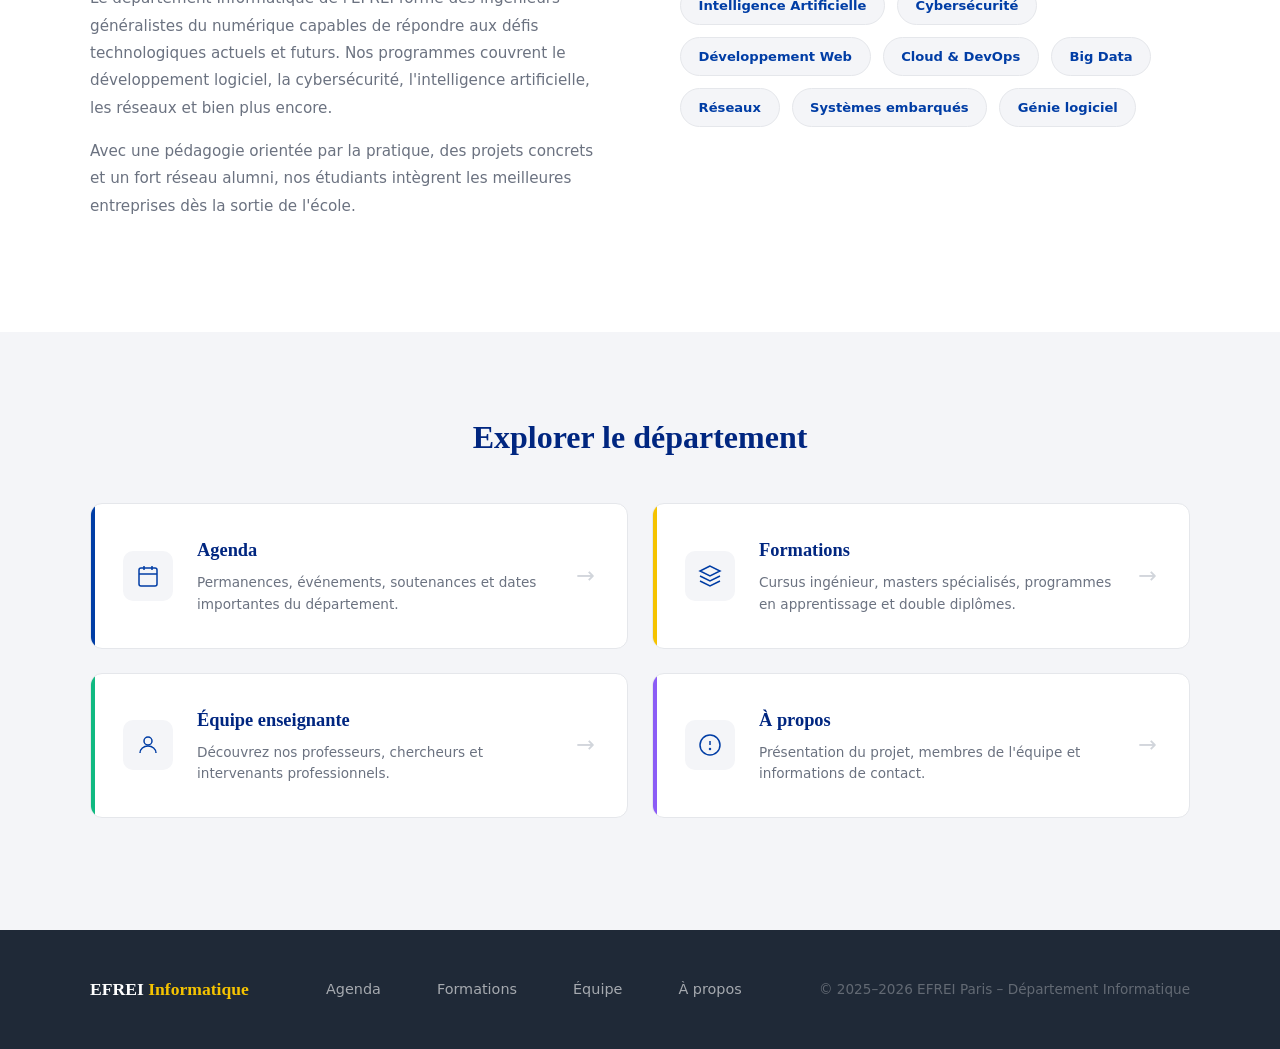
==== commit d784d31e: "V2" ====
--- a/index.html
+++ b/index.html
@@ -8,14 +8,11 @@
 </head>
 <body>
 
-    <header>
+    <header class="no-hamburger">
         <div class="header-inner">
             <a href="index.html" class="logo" aria-label="Accueil">
-                <img src="img/Logo_Efrei_2022.svg.png" alt="Logo EFREI 2022" class="site-logo">
+                <img src="img/efrei-assas.png" alt="Logo EFREI Assas" class="site-logo">
             </a>
-            <button class="menu-toggle" id="menuToggle" aria-label="Menu">
-                <span></span><span></span><span></span>
-            </button>
             <nav id="mainNav">
                 <ul>
                     <li><a href="html/agenda.html">Agenda</a></li>
@@ -27,19 +24,11 @@
         </div>
     </header>
 
-    <div class="subnav" role="navigation" aria-label="Sous pages">
-        <div class="subnav-inner">
-            <a href="html/agenda.html">Agenda</a>
-            <a href="html/formations.html">Formations</a>
-            <a href="html/equipe.html">Équipe</a>
-            <a href="html/apropos.html">À propos</a>
-        </div>
-    </div>
-
     <!-- Bannière image pour le header -->
     <div class="campus-banner" aria-hidden="false">
         <img src="img/ecole-ingenieur-generaliste-paris-efrei-scaled-1-1280x720.jpg" alt="École ingénieur généraliste EFREI" />
     </div>
+    
 
     <section class="hero">
         <div class="hero-bg">
--- a/style.css
+++ b/style.css
@@ -24,6 +24,7 @@
     color: var(--text);
     background: var(--white);
     line-height: 1.6;
+    padding-top: 70px; /* space for fixed header */
 }
 
 a { text-decoration: none; color: inherit; }
@@ -31,41 +32,19 @@
 img { display: block; max-width: 100%; }
 
 header {
-    position: sticky;
+    position: fixed;
     top: 0;
-    z-index: 100;
+    left: 0;
+    right: 0;
+    width: 100%;
+    z-index: 200;
     background: rgba(255,255,255,.95);
     backdrop-filter: blur(8px);
     border-bottom: 3px solid var(--yellow);
     box-shadow: 0 2px 12px rgba(0,0,0,.08);
 }
 
-/* Barre horizontale sous l'en-tête (sous-pages) */
-.subnav {
-    background: var(--blue);
-    color: var(--white);
-    border-bottom: 4px solid var(--yellow);
-}
-.subnav-inner {
-    max-width: 1200px;
-    margin: 0 auto;
-    padding: .45rem 2rem;
-    display: flex;
-    gap: 1.25rem;
-    align-items: center;
-    justify-content: center;
-}
-.subnav-inner a {
-    color: var(--white);
-    font-weight: 600;
-    padding: .5rem 0.75rem;
-    border-radius: 6px;
-    transition: background var(--trans), color var(--trans);
-}
-.subnav-inner a:hover, .subnav-inner a.active {
-    background: rgba(255,255,255,.08);
-    color: var(--yellow);
-}
+/* subnav removed: single header only */
 
 .header-inner {
     max-width: 1200px;
@@ -99,13 +78,10 @@
 .menu-toggle[aria-expanded="true"] span:nth-child(2) { opacity: 0; }
 .menu-toggle[aria-expanded="true"] span:nth-child(3) { transform: translateY(-6px) rotate(-45deg); }
 
-/* Make subnav sticky below header (Option B) */
-.subnav {
-    position: sticky;
-    top: 70px; /* header height */
-    z-index: 99;
-    box-shadow: 0 4px 14px rgba(0,0,0,.06);
-}
+/* removed hamburger button globally: hide any remaining button and ensure nav visible */
+.menu-toggle { display: none !important; }
+header.no-hamburger nav#mainNav { display: block; }
+header.no-hamburger nav#mainNav ul { display: flex; gap: .5rem; }
 
 /* Campus banner between nav and hero */
 .campus-banner {
@@ -482,20 +458,11 @@
 }
 
 @media (max-width: 640px) {
-    .menu-toggle { display: flex; }
-    nav#mainNav {
-        display: none;
-        position: absolute;
-        top: 70px;
-        left: 0; right: 0;
-        background: var(--white);
-        border-bottom: 2px solid var(--yellow);
-        padding: 1rem 2rem 1.5rem;
-        box-shadow: 0 8px 20px rgba(0,0,0,.1);
-    }
-    nav#mainNav.open { display: block; }
-    nav ul { flex-direction: column; gap: .25rem; }
-    nav a { display: block; }
+    /* mobile: keep nav visible and wrap links as needed (no hamburger) */
+    .menu-toggle { display: none; }
+    nav#mainNav { display: block; position: static; background: transparent; border-bottom: none; padding: 0; box-shadow: none; }
+    nav ul { flex-direction: row; flex-wrap: wrap; gap: .5rem; }
+    nav a { display: inline-block; }
     .stats-inner { grid-template-columns: repeat(2, 1fr); gap: 1.5rem; }
     .footer-inner { flex-direction: column; text-align: center; }
     .footer-nav { flex-wrap: wrap; justify-content: center; }
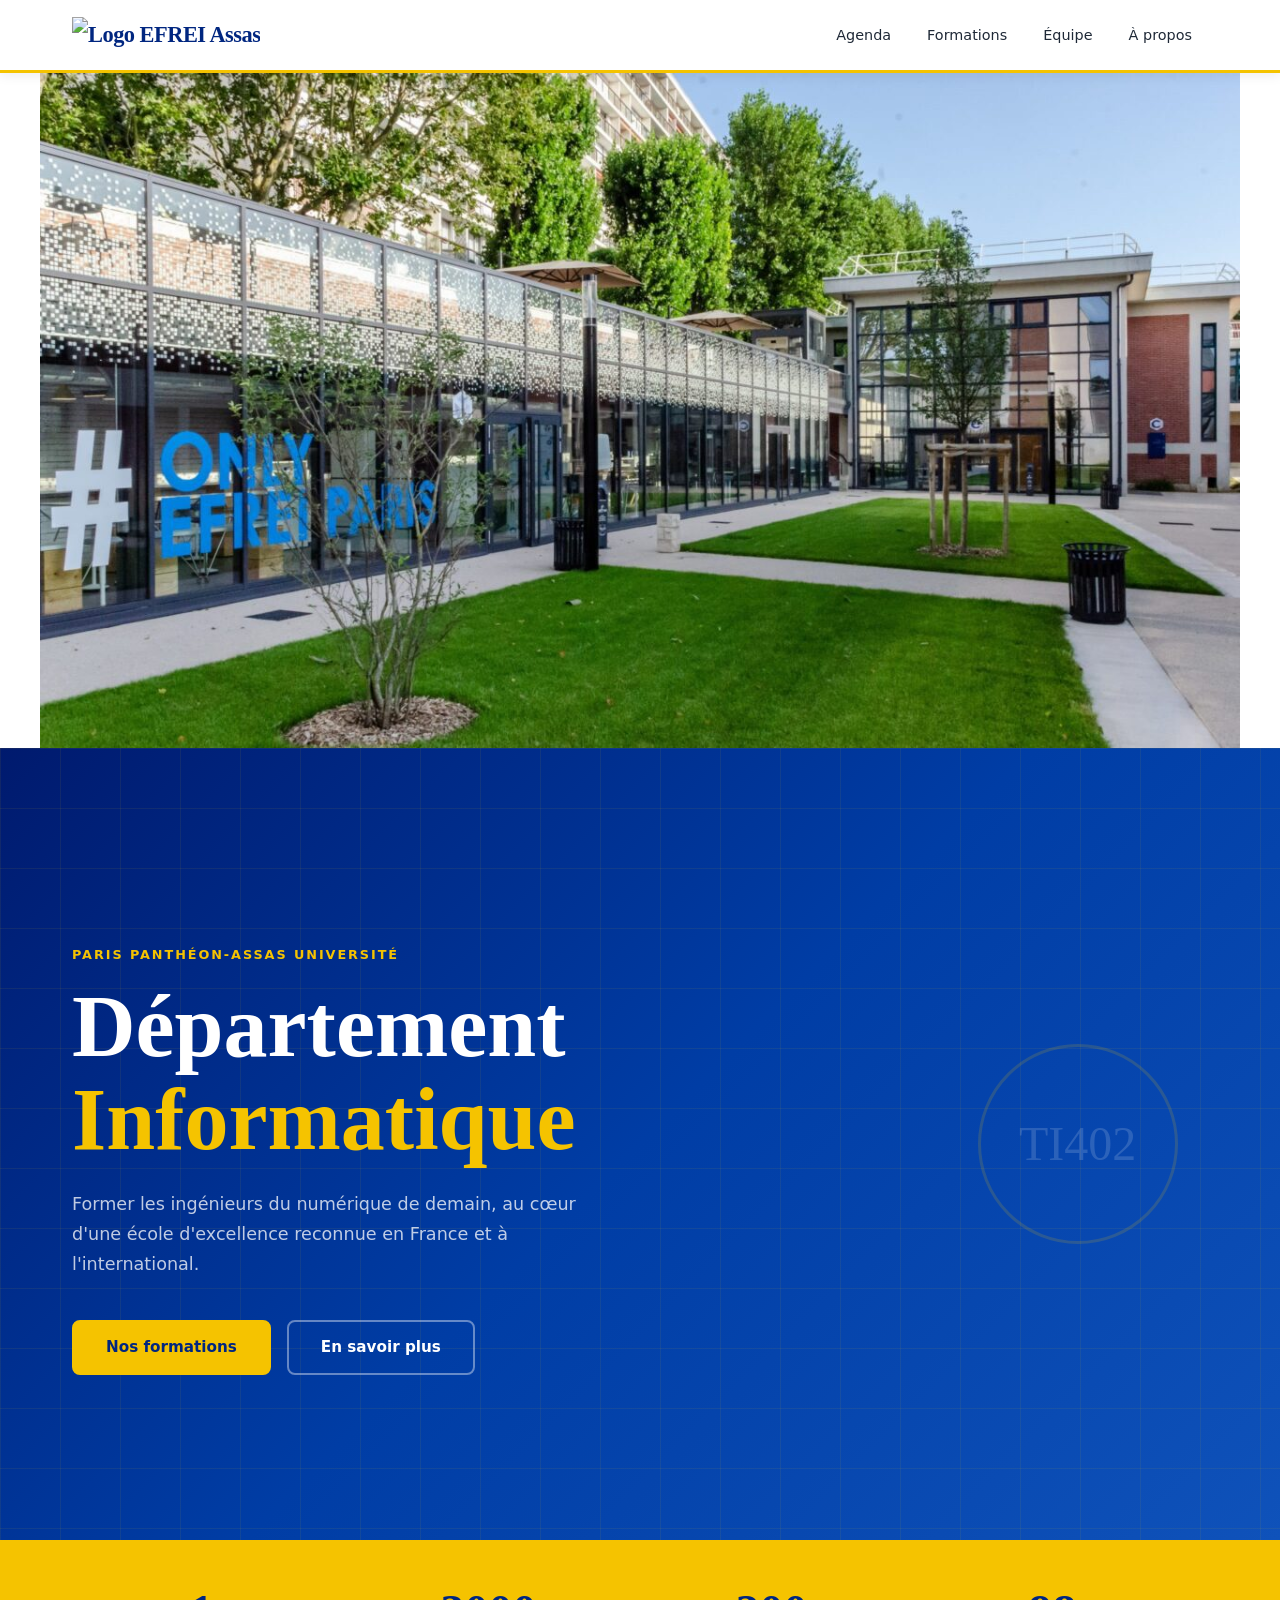
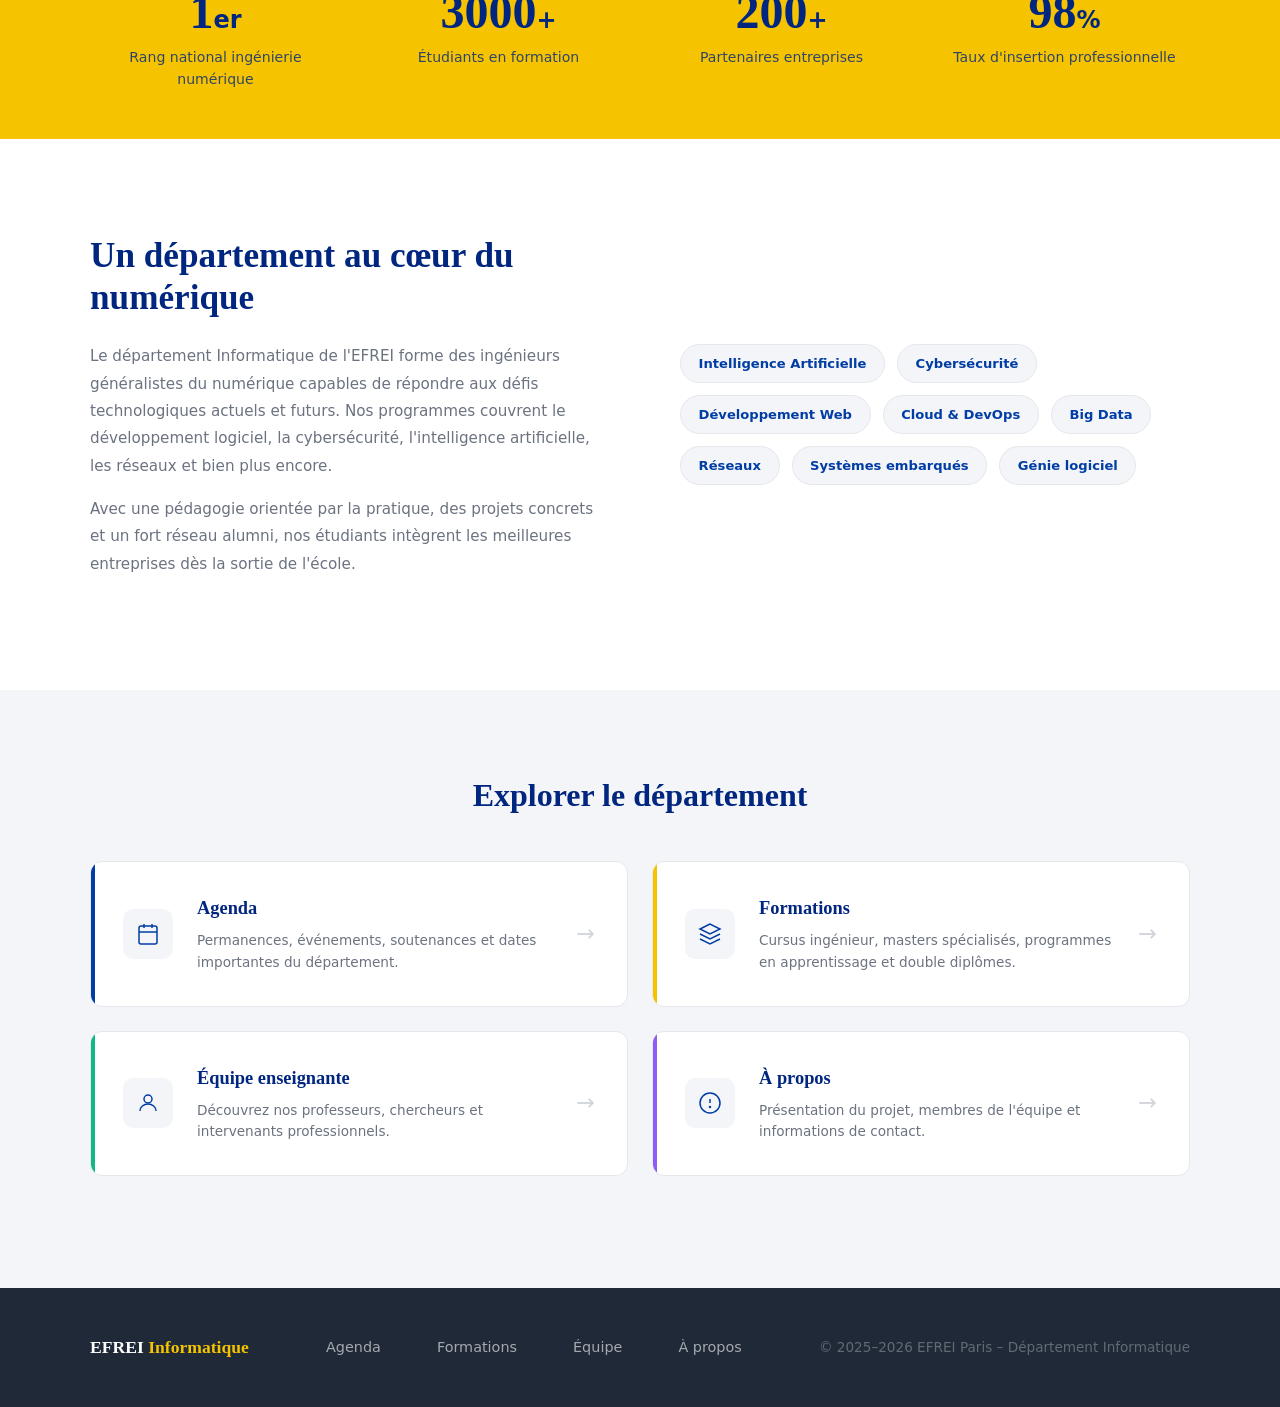
==== commit 637c92f0: "ajt modif" ====
--- a/index.html
+++ b/index.html
@@ -11,7 +11,7 @@
     <header class="no-hamburger">
         <div class="header-inner">
             <a href="index.html" class="logo" aria-label="Accueil">
-                <img src="img/efrei-assas.png" alt="Logo EFREI Assas" class="site-logo">
+                <img src="img/efrei-logo-couelur.svg" alt="Logo EFREI Assas" class="site-logo">
             </a>
             <nav id="mainNav">
                 <ul>
--- a/style.css
+++ b/style.css
@@ -1,3 +1,4 @@
+
 *, *::before, *::after { box-sizing: border-box; margin: 0; padding: 0; }
 
 :root {
@@ -24,27 +25,37 @@
     color: var(--text);
     background: var(--white);
     line-height: 1.6;
-    padding-top: 70px; /* space for fixed header */
 }
 
 a { text-decoration: none; color: inherit; }
 ul { list-style: none; }
 img { display: block; max-width: 100%; }
 
+/* --- HEADER --- */
 header {
-    position: fixed;
+    position: sticky;
     top: 0;
-    left: 0;
-    right: 0;
-    width: 100%;
-    z-index: 200;
+    z-index: 100;
     background: rgba(255,255,255,.95);
     backdrop-filter: blur(8px);
     border-bottom: 3px solid var(--yellow);
     box-shadow: 0 2px 12px rgba(0,0,0,.08);
 }
 
-/* subnav removed: single header only */
+.campus-banner {
+    max-width: 1200px;
+    margin: 0 auto;
+    padding: 0;
+    display: block;
+    background: transparent;
+}
+
+.campus-banner img {
+    width: 100%;
+    height: auto;
+    display: block;
+    border-radius: 0;
+}
 
 .header-inner {
     max-width: 1200px;
@@ -65,40 +76,6 @@
     letter-spacing: -.5px;
 }
 .logo span { color: var(--yellow); }
-
-.site-logo { height: 36px; width: auto; display: block; }
-
-/* accessible focus ring for links and buttons */
-a:focus, button:focus {
-    outline: 3px solid rgba(21,101,192,.2);
-    outline-offset: 2px;
-}
-
-.menu-toggle[aria-expanded="true"] span:nth-child(1) { transform: translateY(6px) rotate(45deg); }
-.menu-toggle[aria-expanded="true"] span:nth-child(2) { opacity: 0; }
-.menu-toggle[aria-expanded="true"] span:nth-child(3) { transform: translateY(-6px) rotate(-45deg); }
-
-/* removed hamburger button globally: hide any remaining button and ensure nav visible */
-.menu-toggle { display: none !important; }
-header.no-hamburger nav#mainNav { display: block; }
-header.no-hamburger nav#mainNav ul { display: flex; gap: .5rem; }
-
-/* Campus banner between nav and hero */
-.campus-banner {
-    width: 100%;
-    display: block;
-    overflow: hidden;
-}
-.campus-banner img {
-    width: 100%;
-    height: 320px;
-    object-fit: cover;
-    display: block;
-}
-
-@media (max-width: 900px) {
-    .campus-banner img { height: 180px; }
-}
 
 nav ul {
     display: flex;
@@ -118,6 +95,7 @@
     color: var(--white);
 }
 
+/* Burger */
 .menu-toggle {
     display: none;
     flex-direction: column;
@@ -153,6 +131,7 @@
     background: linear-gradient(135deg, #001a6e 0%, #003DA5 50%, #0f52ba 100%);
 }
 
+/* Decorative grid overlay */
 .hero-grid {
     position: absolute;
     inset: 0;
@@ -224,6 +203,7 @@
 }
 .btn-ghost:hover { background: rgba(255,255,255,.1); border-color: var(--white); }
 
+/* Hero decorative badge */
 .hero-badge {
     position: absolute;
     right: 8%;
@@ -245,6 +225,7 @@
 
 @keyframes spin { to { transform: translateY(-50%) rotate(360deg); } }
 
+/* --- STATS --- */
 .stats {
     background: var(--yellow);
     padding: 3rem 2rem;
@@ -279,6 +260,7 @@
     opacity: .8;
 }
 
+/* --- ABOUT DEPT --- */
 .about-dept {
     padding: 6rem 2rem;
     background: var(--white);
@@ -325,7 +307,7 @@
 }
 .vc-tag:hover { background: var(--blue); color: var(--white); cursor: default; }
 
-
+/* --- NAV CARDS --- */
 .nav-cards {
     padding: 5rem 2rem 7rem;
     background: var(--off-white);
@@ -413,6 +395,7 @@
 }
 .card:hover .card-arrow { color: var(--blue); transform: translateX(4px); }
 
+/* --- FOOTER --- */
 footer {
     background: var(--gray-dark);
     padding: 2.5rem 2rem;
@@ -444,11 +427,13 @@
 
 .footer-copy { color: rgba(255,255,255,.3); }
 
+/* --- ANIMATIONS --- */
 @keyframes fadeUp {
     from { opacity: 0; transform: translateY(30px); }
     to   { opacity: 1; transform: translateY(0); }
 }
 
+/* --- RESPONSIVE --- */
 @media (max-width: 900px) {
     .stats-inner { grid-template-columns: repeat(2, 1fr); }
     .about-inner { grid-template-columns: 1fr; gap: 3rem; }
@@ -458,11 +443,20 @@
 }
 
 @media (max-width: 640px) {
-    /* mobile: keep nav visible and wrap links as needed (no hamburger) */
-    .menu-toggle { display: none; }
-    nav#mainNav { display: block; position: static; background: transparent; border-bottom: none; padding: 0; box-shadow: none; }
-    nav ul { flex-direction: row; flex-wrap: wrap; gap: .5rem; }
-    nav a { display: inline-block; }
+    .menu-toggle { display: flex; }
+    nav#mainNav {
+        display: none;
+        position: absolute;
+        top: 70px;
+        left: 0; right: 0;
+        background: var(--white);
+        border-bottom: 2px solid var(--yellow);
+        padding: 1rem 2rem 1.5rem;
+        box-shadow: 0 8px 20px rgba(0,0,0,.1);
+    }
+    nav#mainNav.open { display: block; }
+    nav ul { flex-direction: column; gap: .25rem; }
+    nav a { display: block; }
     .stats-inner { grid-template-columns: repeat(2, 1fr); gap: 1.5rem; }
     .footer-inner { flex-direction: column; text-align: center; }
     .footer-nav { flex-wrap: wrap; justify-content: center; }
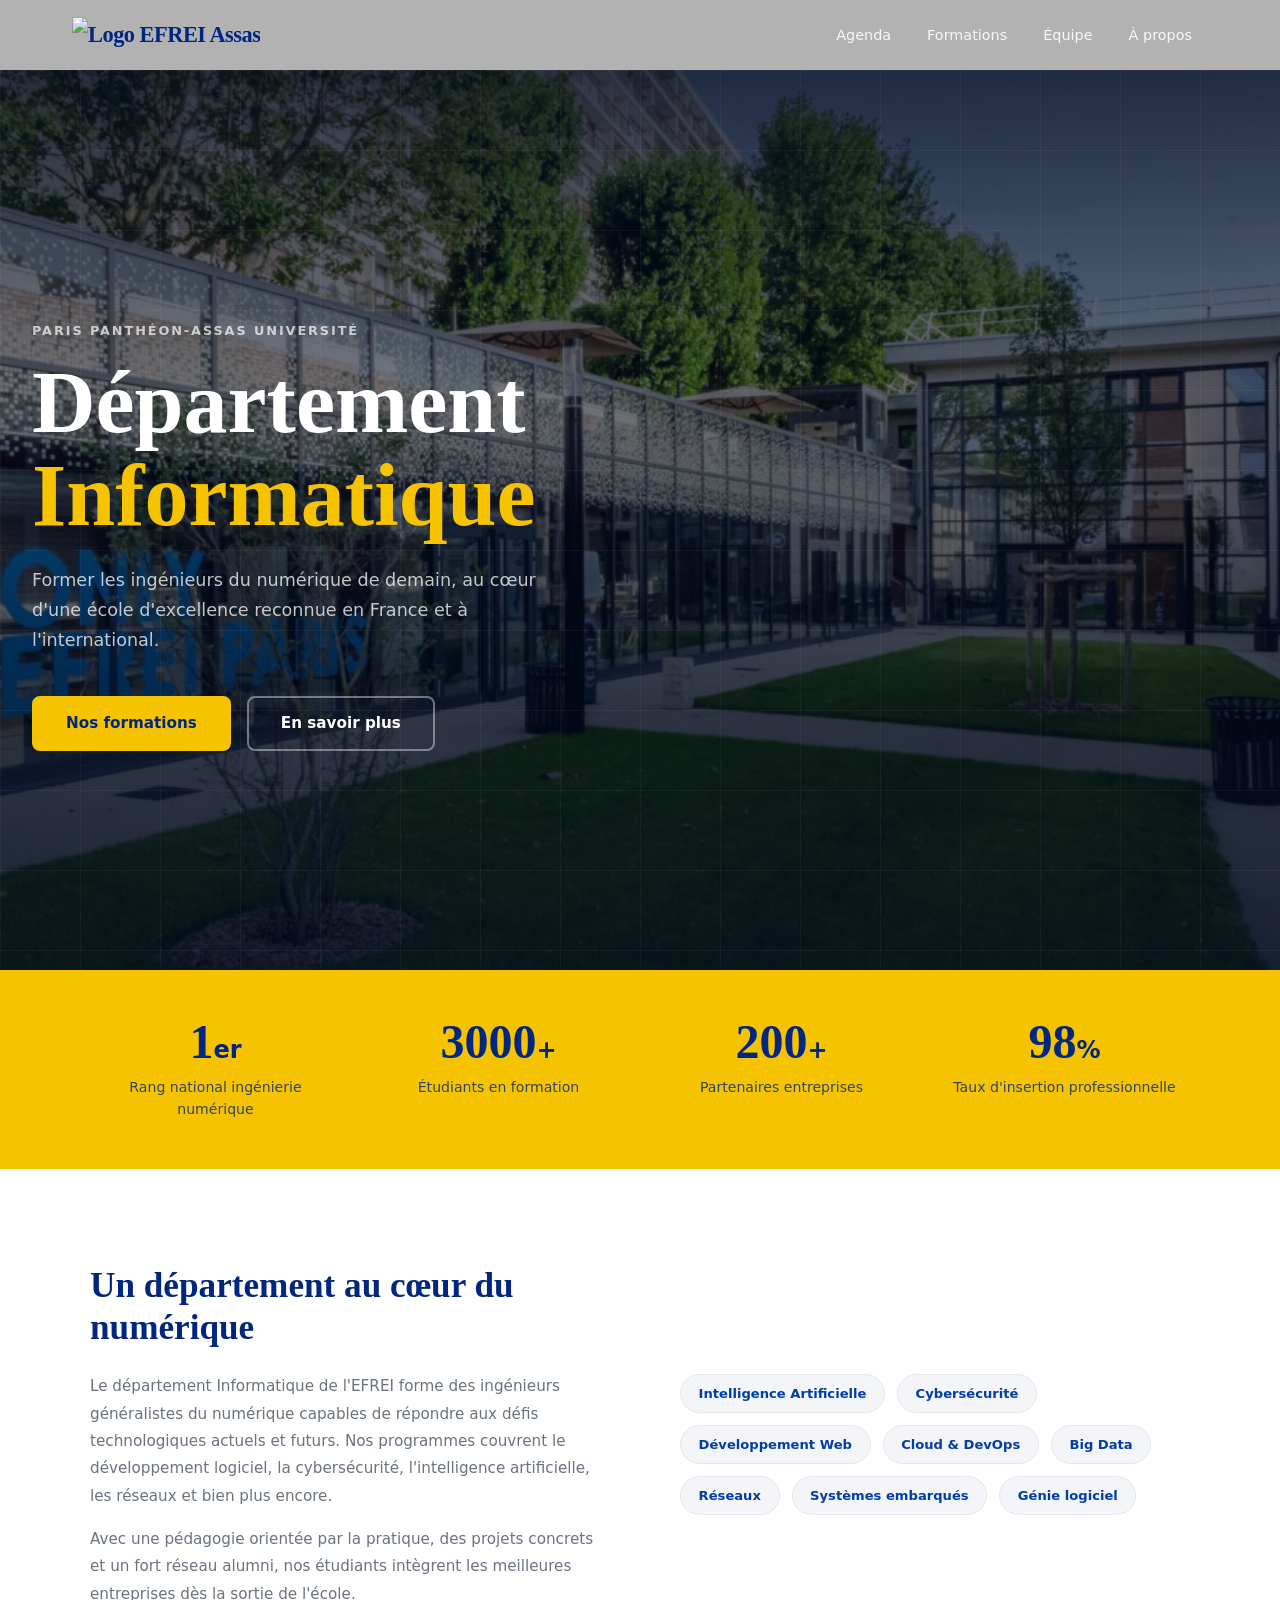
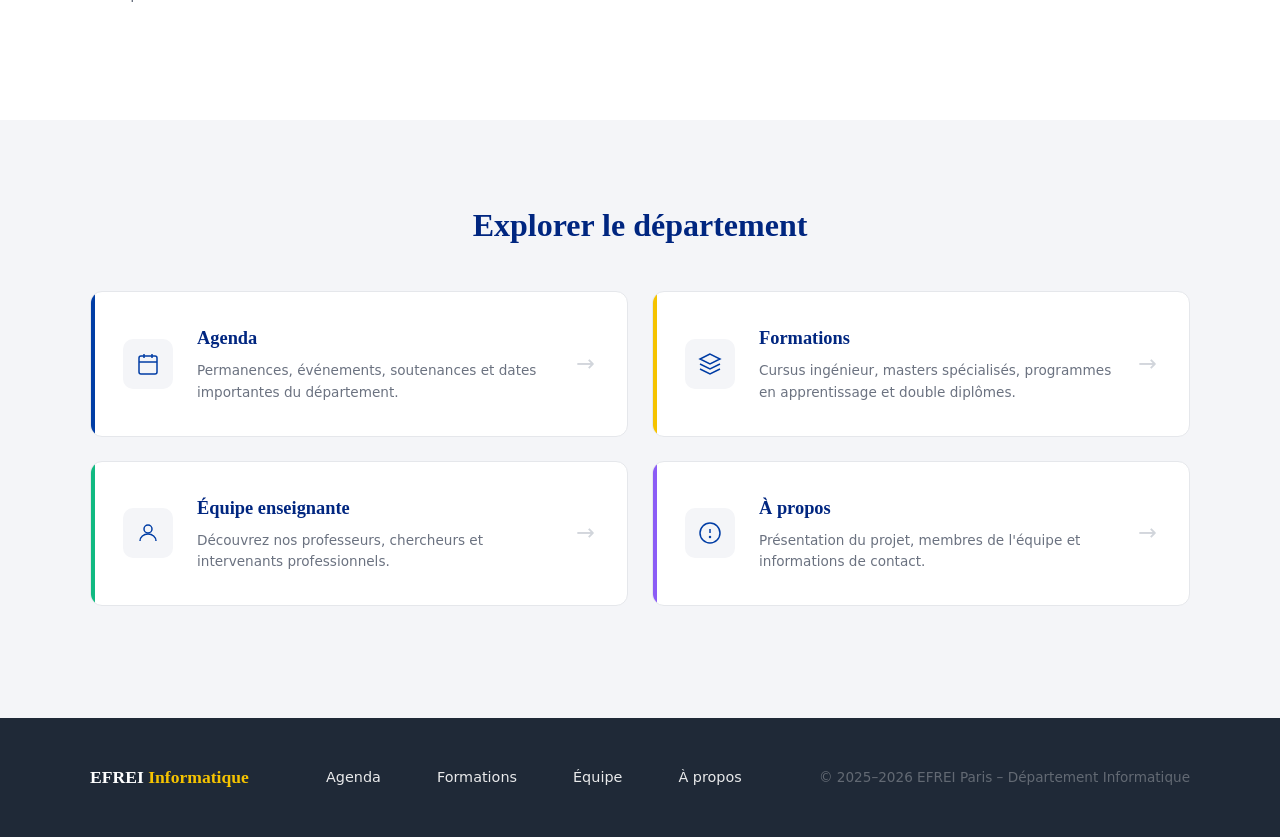
==== commit 2d27f50f: "correc all" ====
--- a/index.html
+++ b/index.html
@@ -6,7 +6,7 @@
     <title>Département Informatique – EFREI Paris</title>
     <link rel="stylesheet" href="style.css">
 </head>
-<body>
+<body class="home">
 
     <header class="no-hamburger">
         <div class="header-inner">
@@ -23,11 +23,6 @@
             </nav>
         </div>
     </header>
-
-    <!-- Bannière image pour le header -->
-    <div class="campus-banner" aria-hidden="false">
-        <img src="img/ecole-ingenieur-generaliste-paris-efrei-scaled-1-1280x720.jpg" alt="École ingénieur généraliste EFREI" />
-    </div>
     
 
     <section class="hero">
--- a/style.css
+++ b/style.css
@@ -32,14 +32,28 @@
 img { display: block; max-width: 100%; }
 
 /* --- HEADER --- */
-header {
+body.home header {
     position: sticky;
     top: 0;
     z-index: 100;
-    background: rgba(255,255,255,.95);
+    background: rgba(0,0,0,.30);
     backdrop-filter: blur(8px);
-    border-bottom: 3px solid var(--yellow);
-    box-shadow: 0 2px 12px rgba(0,0,0,.08);
+    border-bottom: none;
+    box-shadow: none;
+}
+
+body.home .header-inner {
+    padding: 1.25rem 2rem;
+}
+
+body.home nav a {
+    color: rgba(255,255,255,.90);
+}
+
+body.home nav a:hover,
+body.home nav a.active {
+    background: rgba(255,255,255,.14);
+    color: var(--white);
 }
 
 .campus-banner {
@@ -117,10 +131,9 @@
 /* --- HERO --- */
 .hero {
     position: relative;
-    min-height: 88vh;
-    display: flex;
-    align-items: center;
-    background: var(--blue-dark);
+    min-height: 100vh;
+    display: flex;
+    align-items: center;
     overflow: hidden;
     padding: 6rem 2rem 4rem;
 }
@@ -128,7 +141,9 @@
 .hero-bg {
     position: absolute;
     inset: 0;
-    background: linear-gradient(135deg, #001a6e 0%, #003DA5 50%, #0f52ba 100%);
+    background: linear-gradient(180deg, rgba(2,12,36,.78) 0%, rgba(2,12,36,.45) 35%, rgba(2,12,36,.85) 100%),
+        url('img/ecole-ingenieur-generaliste-paris-efrei-scaled-1-1280x720.jpg') center/cover no-repeat;
+    filter: brightness(.82);
 }
 
 /* Decorative grid overlay */
@@ -136,16 +151,16 @@
     position: absolute;
     inset: 0;
     background-image:
-        linear-gradient(rgba(245,195,0,.07) 1px, transparent 1px),
-        linear-gradient(90deg, rgba(245,195,0,.07) 1px, transparent 1px);
-    background-size: 60px 60px;
+        linear-gradient(rgba(255,255,255,.05) 1px, transparent 1px),
+        linear-gradient(90deg, rgba(255,255,255,.05) 1px, transparent 1px);
+    background-size: 80px 80px;
 }
 
 .hero-content {
     position: relative;
     z-index: 2;
-    max-width: 700px;
-    margin: 0 auto 0 calc(50vw - 600px);
+    max-width: 600px;
+    margin: 0;
     animation: fadeUp .8s ease both;
 }
 
@@ -153,7 +168,7 @@
     text-transform: uppercase;
     letter-spacing: .15em;
     font-size: .8rem;
-    color: var(--yellow);
+    color: rgba(255,255,255,.7);
     margin-bottom: 1rem;
     font-weight: 600;
 }
@@ -205,22 +220,7 @@
 
 /* Hero decorative badge */
 .hero-badge {
-    position: absolute;
-    right: 8%;
-    top: 50%;
-    transform: translateY(-50%);
-    width: 200px;
-    height: 200px;
-    border-radius: 50%;
-    border: 3px solid var(--yellow);
-    display: flex;
-    align-items: center;
-    justify-content: center;
-    opacity: .15;
-    font-family: var(--font-head);
-    font-size: 3rem;
-    color: var(--white);
-    animation: spin 40s linear infinite;
+    display: none;
 }
 
 @keyframes spin { to { transform: translateY(-50%) rotate(360deg); } }
